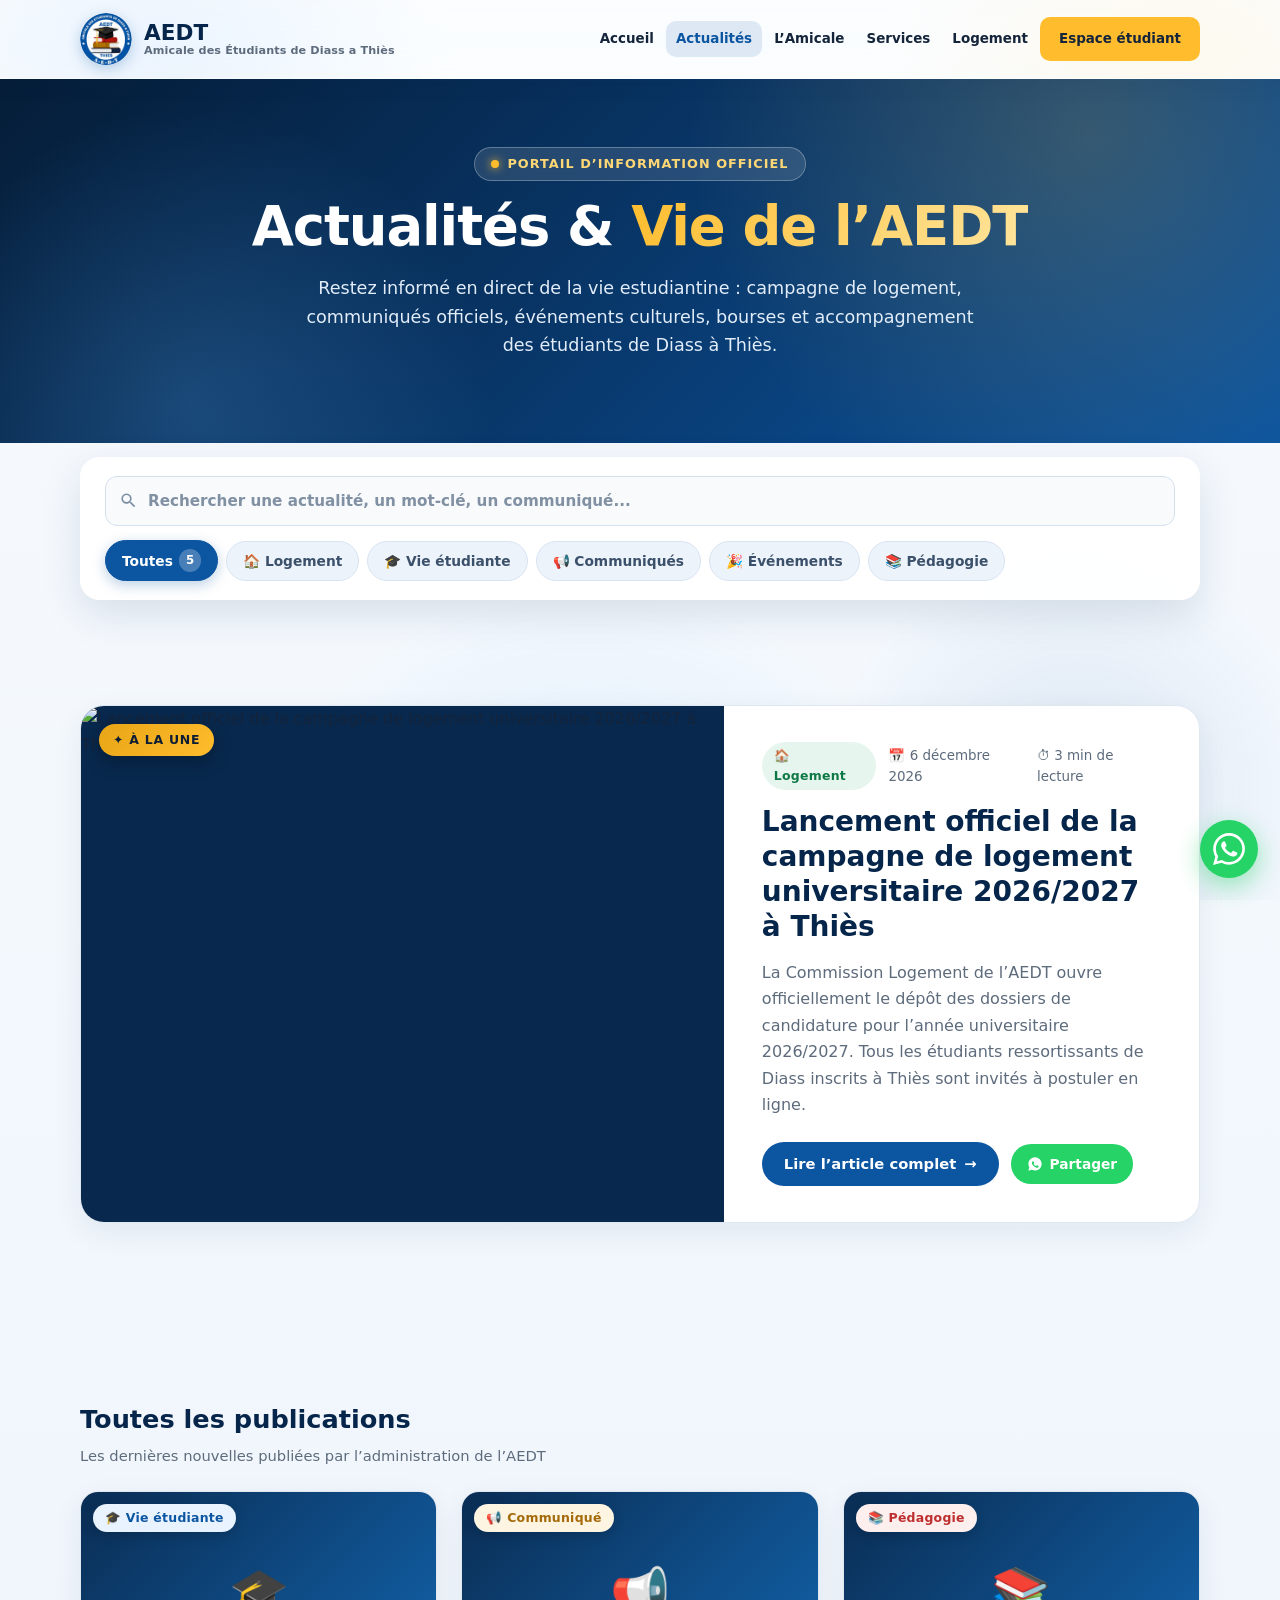
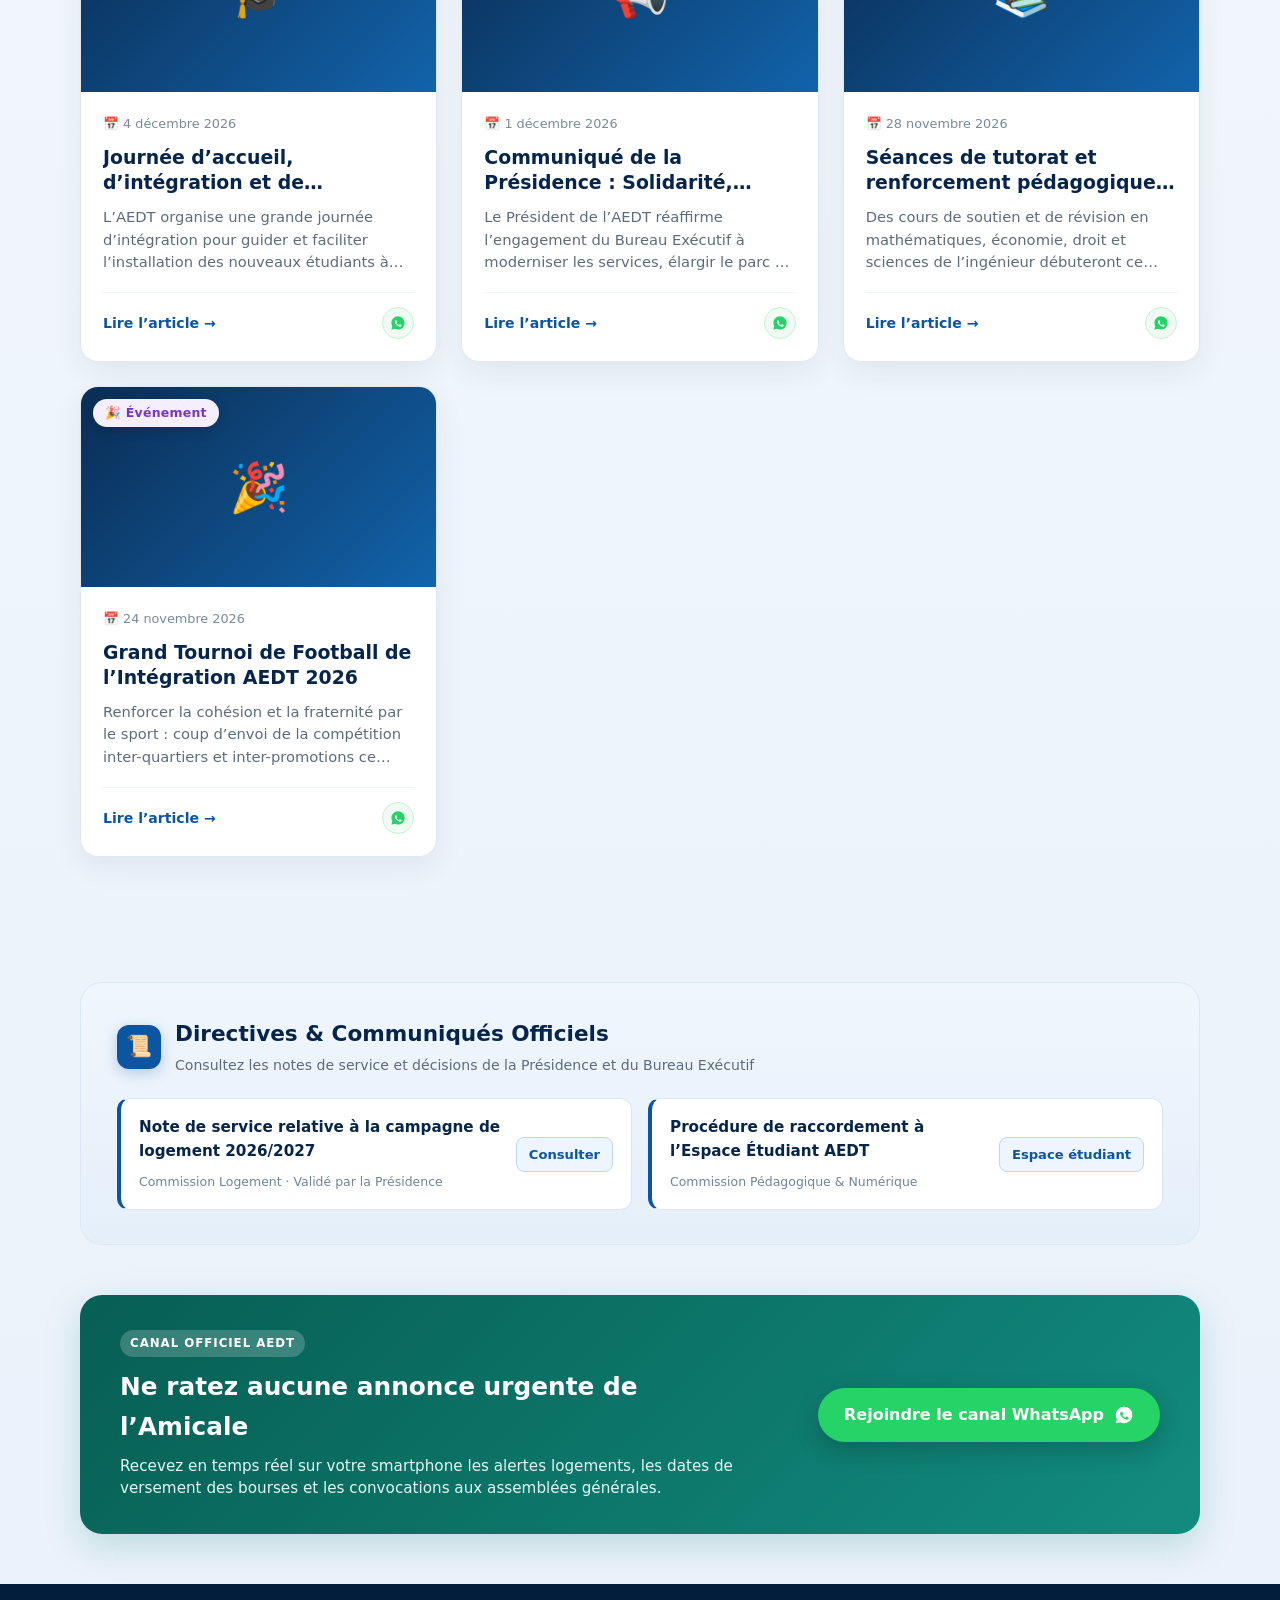
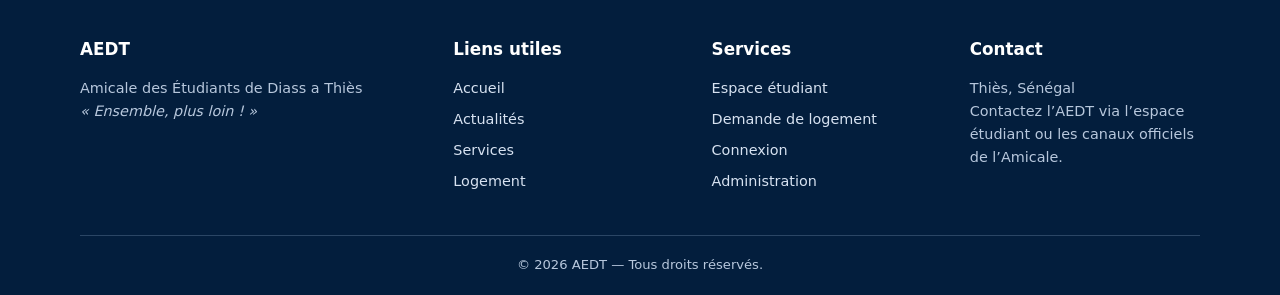
==== actualites.html @ 10c3fd62 "Creation de la page actualites pro : recherche dynamique, filtres categories, modale de lecture, par" ====
<!doctype html>
<html lang="fr">
<head>
<meta charset="utf-8">
<meta name="viewport" content="width=device-width,initial-scale=1">
<meta name="description" content="Actualités, communiqués officiels et vie associative de l'Amicale des Étudiants de Diass à Thiès (AEDT).">
<title>Actualités & Vie de l'Amicale — AEDT</title>
<link rel="stylesheet" href="styles.css">
<link rel="stylesheet" href="assets/home.css">
<link rel="stylesheet" href="assets/actualites.css">
<link rel="stylesheet" href="assets/whatsapp.css">
<script src="assets/site.js?v=2" defer></script>
<script src="https://cdn.jsdelivr.net/npm/@supabase/supabase-js@2"></script>
<script src="config.js"></script>
<script src="assets/whatsapp.js" defer></script>
</head>
<body>
<header class="site-header">
  <div class="wrap nav">
    <a class="brand" href="index.html">
      <img src="assets/logo-aedt.jpeg" alt="Logo AEDT" onerror="this.style.display='none'">
      <span>AEDT<small>Amicale des Étudiants de Diass a Thiès</small></span>
    </a>
    <nav class="nav-links" aria-label="Navigation principale">
      <a href="index.html">Accueil</a>
      <a href="actualites.html" aria-current="page">Actualités</a>
      <a href="index.html#amicale">L’Amicale</a>
      <a href="services.html">Services</a>
      <a href="logement.html">Logement</a>
      <a class="btn btn-gold" href="etudiant.html">Espace étudiant</a>
    </nav>
  </div>
</header>

<main>
  <!-- Hero Actualités -->
  <section class="news-hero">
    <div class="wrap">
      <div class="news-hero-inner">
        <div class="news-hero-pill">
          <span class="pulse-dot"></span>
          <span>Portail d’Information Officiel</span>
        </div>
        <h1>Actualités & <span>Vie de l’AEDT</span></h1>
        <p>Restez informé en direct de la vie estudiantine : campagne de logement, communiqués officiels, événements culturels, bourses et accompagnement des étudiants de Diass à Thiès.</p>
      </div>
    </div>
  </section>

  <!-- Contrôles : Recherche et filtres par catégorie -->
  <div class="wrap news-controls-wrap">
    <div class="news-controls-card">
      <div class="news-search-row">
        <div class="news-search-box">
          <svg viewBox="0 0 24 24"><path d="M15.5 14h-.79l-.28-.27A6.471 6.471 0 0 0 16 9.5 6.5 6.5 0 1 0 9.5 16c1.61 0 3.09-.59 4.23-1.57l.27.28v.79l5 4.99L20.49 19l-4.99-5zm-6 0C7.01 14 5 11.99 5 9.5S7.01 5 9.5 5 14 7.01 14 9.5 11.99 14 9.5 14z"/></svg>
          <input type="search" id="newsSearchInput" placeholder="Rechercher une actualité, un mot-clé, un communiqué..." aria-label="Rechercher une actualité">
        </div>
        <div class="news-filter-chips" id="categoryChips">
          <button type="button" class="filter-chip active" data-category="ALL">Toutes <span class="chip-count" id="countAll">0</span></button>
          <button type="button" class="filter-chip" data-category="Logement">🏠 Logement</button>
          <button type="button" class="filter-chip" data-category="Vie étudiante">🎓 Vie étudiante</button>
          <button type="button" class="filter-chip" data-category="Communiqué">📢 Communiqués</button>
          <button type="button" class="filter-chip" data-category="Événement">🎉 Événements</button>
          <button type="button" class="filter-chip" data-category="Pédagogie">📚 Pédagogie</button>
        </div>
      </div>
    </div>
  </div>

  <div class="wrap">
    <!-- Article À la Une (Featured) -->
    <section class="news-featured-section" id="featuredSection" style="display:none;">
      <!-- Rempli dynamiquement -->
    </section>

    <!-- Grille des articles -->
    <section class="news-grid-section">
      <div class="news-section-title-bar">
        <div>
          <h2 id="gridSectionTitle">Toutes les publications</h2>
          <p id="gridSectionSubtitle">Les dernières nouvelles publiées par l’administration de l’AEDT</p>
        </div>
      </div>

      <div class="news-articles-grid" id="newsGrid">
        <!-- Rempli dynamiquement -->
      </div>
    </section>

    <!-- Communiqués Officiels rapides -->
    <section class="news-official-releases">
      <div class="official-header">
        <div class="official-badge-icon">📜</div>
        <div>
          <h2>Directives & Communiqués Officiels</h2>
          <p>Consultez les notes de service et décisions de la Présidence et du Bureau Exécutif</p>
        </div>
      </div>
      <div class="official-list">
        <div class="official-item">
          <div class="official-item-info">
            <strong>Note de service relative à la campagne de logement 2026/2027</strong>
            <span>Commission Logement · Validé par la Présidence</span>
          </div>
          <a href="logement.html" class="btn-consult">Consulter</a>
        </div>
        <div class="official-item">
          <div class="official-item-info">
            <strong>Procédure de raccordement à l’Espace Étudiant AEDT</strong>
            <span>Commission Pédagogique & Numérique</span>
          </div>
          <a href="etudiant.html" class="btn-consult">Espace étudiant</a>
        </div>
      </div>
    </section>

    <!-- Bannière canal WhatsApp -->
    <section class="news-whatsapp-banner">
      <div class="wa-banner-content">
        <span class="wa-pill">Canal Officiel AEDT</span>
        <h2>Ne ratez aucune annonce urgente de l’Amicale</h2>
        <p>Recevez en temps réel sur votre smartphone les alertes logements, les dates de versement des bourses et les convocations aux assemblées générales.</p>
      </div>
      <a href="https://chat.whatsapp.com/" target="_blank" rel="noopener noreferrer" class="btn-wa-join">
        <span>Rejoindre le canal WhatsApp</span>
        <svg style="width:20px;height:20px;fill:currentColor" viewBox="0 0 24 24"><path d="M12.04 2C6.58 2 2.13 6.45 2.13 11.91c0 1.75.46 3.45 1.32 4.95L2.05 22l5.25-1.38c1.45.79 3.08 1.21 4.74 1.21 5.46 0 9.91-4.45 9.91-9.91 0-2.65-1.03-5.14-2.9-7.01A9.816 9.816 0 0 0 12.04 2zm5.79 14.18c-.24.68-1.39 1.3-1.92 1.38-.49.08-1.12.11-3.23-.76-2.53-1.05-4.15-3.63-4.28-3.8-.13-.17-1.02-1.36-1.02-2.59 0-1.23.65-1.83.88-2.08.23-.25.51-.31.68-.31.17 0 .34.01.49.02.16.01.37-.06.58.44.22.52.74 1.8.8 1.93.06.13.1.29.02.46-.08.17-.12.28-.24.42-.12.14-.26.31-.37.42-.12.12-.25.25-.11.49.14.24.62 1.02 1.33 1.65.91.81 1.68 1.06 1.92 1.18.24.12.38.1.52-.06.14-.16.6-.7.76-.94.16-.24.32-.2.54-.12.22.08 1.4.66 1.64.78.24.12.4.18.46.28.06.1.06.58-.18 1.26z"/></svg>
      </a>
    </section>
  </div>
</main>

<!-- Modale Lecteur d'Article -->
<div class="news-modal-overlay" id="articleModal" role="dialog" aria-modal="true" aria-hidden="true">
  <div class="news-modal-container">
    <div class="news-modal-top">
      <button type="button" class="news-modal-close" id="modalCloseBtn" aria-label="Fermer la modale">✕</button>
      <div class="news-modal-media" id="modalMedia"></div>
    </div>
    <div class="news-modal-scroll">
      <div class="modal-article-meta">
        <span class="category-pill" id="modalCategory">Actualité</span>
        <span style="font-size:0.84rem;color:#798a9c;" id="modalDate">16 Octobre 2026</span>
      </div>
      <h2 class="news-modal-title" id="modalTitle">Titre de l’actualité</h2>
      <div class="news-modal-excerpt" id="modalExcerpt" style="display:none;"></div>
      <div class="news-modal-content" id="modalContent"></div>
      <div id="modalVideoSection" style="display:none;"></div>
    </div>
    <div class="news-modal-footer">
      <div class="modal-author-tag">
        <div class="modal-author-avatar">AEDT</div>
        <div class="modal-author-text">
          <strong>Bureau Exécutif AEDT</strong>
          <span>Direction de la Communication & Presse</span>
        </div>
      </div>
      <div style="display:flex;gap:10px;align-items:center;">
        <button type="button" class="btn-share-wa" id="modalShareWa">
          <svg style="width:16px;height:16px;fill:currentColor" viewBox="0 0 24 24"><path d="M12.04 2C6.58 2 2.13 6.45 2.13 11.91c0 1.75.46 3.45 1.32 4.95L2.05 22l5.25-1.38c1.45.79 3.08 1.21 4.74 1.21 5.46 0 9.91-4.45 9.91-9.91 0-2.65-1.03-5.14-2.9-7.01A9.816 9.816 0 0 0 12.04 2zm5.79 14.18c-.24.68-1.39 1.3-1.92 1.38-.49.08-1.12.11-3.23-.76-2.53-1.05-4.15-3.63-4.28-3.8-.13-.17-1.02-1.36-1.02-2.59 0-1.23.65-1.83.88-2.08.23-.25.51-.31.68-.31.17 0 .34.01.49.02.16.01.37-.06.58.44.22.52.74 1.8.8 1.93.06.13.1.29.02.46-.08.17-.12.28-.24.42-.12.14-.26.31-.37.42-.12.12-.25.25-.11.49.14.24.62 1.02 1.33 1.65.91.81 1.68 1.06 1.92 1.18.24.12.38.1.52-.06.14-.16.6-.7.76-.94.16-.24.32-.2.54-.12.22.08 1.4.66 1.64.78.24.12.4.18.46.28.06.1.06.58-.18 1.26z"/></svg>
          Partager
        </button>
      </div>
    </div>
  </div>
</div>

<footer class="site-footer">
  <div class="wrap">
    <div class="footer-grid">
      <div>
        <h3>AEDT</h3>
        <p>Amicale des Étudiants de Diass a Thiès<br><em>« Ensemble, plus loin ! »</em></p>
      </div>
      <div>
        <h3>Liens utiles</h3>
        <a href="index.html">Accueil</a>
        <a href="actualites.html">Actualités</a>
        <a href="services.html">Services</a>
        <a href="logement.html">Logement</a>
      </div>
      <div>
        <h3>Services</h3>
        <a href="etudiant.html">Espace étudiant</a>
        <a href="logement.html">Demande de logement</a>
        <a href="connexion.html">Connexion</a>
        <a href="admin.html">Administration</a>
      </div>
      <div>
        <h3>Contact</h3>
        <p>Thiès, Sénégal<br>Contactez l’AEDT via l’espace étudiant ou les canaux officiels de l’Amicale.</p>
      </div>
    </div>
    <div class="footer-bottom">© <span id="year"></span> AEDT — Tous droits réservés.</div>
  </div>
</footer>

<script>
document.getElementById('year').textContent = new Date().getFullYear();

// Sécurisation XSS
const safeText = v => String(v ?? '').replace(/[&<>"']/g, m => ({ '&': '&amp;', '<': '&lt;', '>': '&gt;', '"': '&quot;', "'": '&#39;' }[m]));
const safeUrl = u => {
  const s = String(u ?? '').trim();
  return /^(https?:)?\/\//i.test(s) ? s.replace(/"/g, '&quot;').replace(/</g, '&lt;') : '';
};

// Données par défaut hautement qualitatives si Supabase vide ou hors-ligne
const FALLBACK_NEWS = [
  {
    id: 'f-1',
    title: 'Lancement officiel de la campagne de logement universitaire 2026/2027 à Thiès',
    category: 'Logement',
    excerpt: 'La Commission Logement de l’AEDT ouvre officiellement le dépôt des dossiers de candidature pour l’année universitaire 2026/2027. Tous les étudiants ressortissants de Diass inscrits à Thiès sont invités à postuler en ligne.',
    content: `La commission d'attribution des logements de l'Amicale des Étudiants de Diass à Thiès (AEDT) informe l'ensemble des étudiants de la commune de Diass poursuivant leurs études universitaires à Thiès de l'ouverture officielle de la campagne de logement 2026/2027.\n\nCritères de sélection :\n1. Être régulièrement inscrit dans un établissement d'enseignement supérieur à Thiès (UIDT, EPT, ISEP, etc.)\n2. Fournir une attestation d'inscription ou carte d'étudiant valide\n3. Compléter le formulaire officiel sur la plateforme numérique AEDT avec les pièces requises.\n\nLes dossiers seront examinés avec rigueur et équité par la commission paritaire. La date limite des dépôts est fixée au 15 novembre.`,
    image_url: 'assets/hero-building.jpg',
    video_url: null,
    published_at: new Date().toISOString(),
    is_featured: true
  },
  {
    id: 'f-2',
    title: 'Journée d’accueil, d’intégration et de parrainage des nouveaux bacheliers',
    category: 'Vie étudiante',
    excerpt: 'L’AEDT organise une grande journée d’intégration pour guider et faciliter l’installation des nouveaux étudiants à Thiès : orientation, démarches administratives et découverte du campus.',
    content: `Afin d'assurer une transition fluide aux nouveaux bacheliers originaires de Diass arrivant dans les différents instituts et facultés de Thiès, l'AEDT met en place son traditionnel programme de parrainage.\n\nChaque nouvel arrivant sera accompagné par un aîné pour ses formalités d'inscription, la recherche de commodités et l'organisation de son travail universitaire.\n\nUn atelier interactif sur la vie universitaire sera également animé par des diplômés et cadres ressortissants de notre commune.`,
    image_url: null,
    video_url: null,
    published_at: new Date(Date.now() - 86400000 * 2).toISOString(),
    is_featured: false
  },
  {
    id: 'f-3',
    title: 'Communiqué de la Présidence : Solidarité, excellence et renforcement des partenariats',
    category: 'Communiqué',
    excerpt: 'Le Président de l’AEDT réaffirme l’engagement du Bureau Exécutif à moderniser les services, élargir le parc de logements et soutenir chaque camarade étudiant dans son parcours de réussite.',
    content: `Chers camarades, chers frères et sœurs de Diass,\n\nEn ce début de nouveau cycle, notre priorité absolue reste votre bien-être et votre réussite académique. Grâce aux efforts collectifs et au soutien des partenaires locaux, notre plateforme numérique permet désormais un traitement transparent et rapide de toutes vos requêtes.\n\nRestons unis dans la discipline, l'entraide et l'amour de notre terroir. Ensemble, plus loin !`,
    image_url: null,
    video_url: null,
    published_at: new Date(Date.now() - 86400000 * 5).toISOString(),
    is_featured: false
  },
  {
    id: 'f-4',
    title: 'Séances de tutorat et renforcement pédagogique pour les étudiants en Licence',
    category: 'Pédagogie',
    excerpt: 'Des cours de soutien et de révision en mathématiques, économie, droit et sciences de l’ingénieur débuteront ce samedi dans les salles d’étude de l’Amicale.',
    content: `Pour optimiser les résultats aux examens semestriels, la commission pédagogique met à disposition des séances intensives de tutorat animées par les étudiants en Master et doctorat.\n\nInscription gratuite via l'espace étudiant ou directement auprès des délégués de filières.`,
    image_url: null,
    video_url: null,
    published_at: new Date(Date.now() - 86400000 * 8).toISOString(),
    is_featured: false
  },
  {
    id: 'f-5',
    title: 'Grand Tournoi de Football de l’Intégration AEDT 2026',
    category: 'Événement',
    excerpt: 'Renforcer la cohésion et la fraternité par le sport : coup d’envoi de la compétition inter-quartiers et inter-promotions ce week-end à Thiès.',
    content: `Le sport est un puissant vecteur de rassemblement. Le Bureau de l'AEDT invite tous les étudiants, sympathisants et partenaires à prendre part au Tournoi annuel de l'Intégration.\n\nDes animations, des remises de trophées et un grand moment de partage clôtureront la finale. Venez nombreux soutenir vos équipes !`,
    image_url: null,
    video_url: null,
    published_at: new Date(Date.now() - 86400000 * 12).toISOString(),
    is_featured: false
  }
];

let allNews = [];
let currentFilter = 'ALL';
let currentSearch = '';

// Helper date française
function formatDateFr(dateStr) {
  if (!dateStr) return 'Récemment';
  try {
    const d = new Date(dateStr);
    return d.toLocaleDateString('fr-FR', { day: 'numeric', month: 'long', year: 'numeric' });
  } catch(e) {
    return dateStr;
  }
}

// Classe CSS par catégorie
function getCategoryClass(cat) {
  const c = String(cat || '').toLowerCase().normalize("NFD").replace(/[\u0300-\u036f]/g, "");
  if (c.includes('logement')) return 'cat-logement';
  if (c.includes('evenement')) return 'cat-evenement';
  if (c.includes('communique')) return 'cat-communique';
  if (c.includes('pedagogie')) return 'cat-pedagogie';
  return 'cat-vie-etudiante';
}

// Emoji par catégorie
function getCategoryIcon(cat) {
  const c = String(cat || '').toLowerCase();
  if (c.includes('logement')) return '🏠';
  if (c.includes('evenement') || c.includes('événement')) return '🎉';
  if (c.includes('communique') || c.includes('communiqué')) return '📢';
  if (c.includes('pedagogie') || c.includes('pédagogie')) return '📚';
  return '🎓';
}

// Partage WhatsApp
function shareArticleOnWhatsApp(title, excerpt) {
  const text = `📰 *${title}*\n\n${excerpt || ''}\n\n👉 Retrouvez l’actualité complète sur le portail officiel de l'AEDT : ${window.location.href}`;
  const url = `https://api.whatsapp.com/send?text=${encodeURIComponent(text)}`;
  window.open(url, '_blank');
}

// Modale Lecteur
function openArticleModal(item) {
  const modal = document.getElementById('articleModal');
  const mediaContainer = document.getElementById('modalMedia');
  const catEl = document.getElementById('modalCategory');
  const dateEl = document.getElementById('modalDate');
  const titleEl = document.getElementById('modalTitle');
  const excerptEl = document.getElementById('modalExcerpt');
  const contentEl = document.getElementById('modalContent');
  const videoSec = document.getElementById('modalVideoSection');
  const shareBtn = document.getElementById('modalShareWa');

  catEl.textContent = `${getCategoryIcon(item.category)} ${item.category || 'Actualité'}`;
  catEl.className = `category-pill ${getCategoryClass(item.category)}`;
  dateEl.textContent = formatDateFr(item.published_at || item.created_at);
  titleEl.textContent = item.title;

  if (item.excerpt) {
    excerptEl.textContent = item.excerpt;
    excerptEl.style.display = 'block';
  } else {
    excerptEl.style.display = 'none';
  }

  contentEl.textContent = item.content || item.excerpt || 'Aucun détail supplémentaire renseigné.';

  // Image d'en-tête
  if (item.image_url) {
    mediaContainer.innerHTML = `<img src="${safeUrl(item.image_url)}" alt="${safeText(item.title)}">`;
    mediaContainer.style.display = 'block';
  } else {
    mediaContainer.innerHTML = `<div class="news-card-placeholder">${getCategoryIcon(item.category)}</div>`;
    mediaContainer.style.display = 'block';
  }

  // Vidéo si existante
  if (item.video_url) {
    videoSec.style.display = 'block';
    videoSec.innerHTML = `
      <div class="news-modal-video-box">
        <video src="${safeUrl(item.video_url)}" controls preload="metadata"></video>
        ${item.video_caption ? `<small class="news-modal-video-caption">🎥 ${safeText(item.video_caption)}</small>` : ''}
      </div>
    `;
  } else {
    videoSec.style.display = 'none';
    videoSec.innerHTML = '';
  }

  shareBtn.onclick = () => shareArticleOnWhatsApp(item.title, item.excerpt);

  modal.classList.add('open');
  modal.setAttribute('aria-hidden', 'false');
  document.body.style.overflow = 'hidden';
}

function closeArticleModal() {
  const modal = document.getElementById('articleModal');
  modal.classList.remove('open');
  modal.setAttribute('aria-hidden', 'true');
  document.body.style.overflow = '';
  // Mettre en pause la vidéo si elle jouait
  const vid = modal.querySelector('video');
  if (vid) vid.pause();
}

document.getElementById('modalCloseBtn').addEventListener('click', closeArticleModal);
document.getElementById('articleModal').addEventListener('click', (e) => {
  if (e.target.id === 'articleModal') closeArticleModal();
});
document.addEventListener('keydown', (e) => {
  if (e.key === 'Escape') closeArticleModal();
});

// Rendu des actualités
function renderNews() {
  const featuredContainer = document.getElementById('featuredSection');
  const gridContainer = document.getElementById('newsGrid');
  const countAll = document.getElementById('countAll');

  // Filtrage
  let filtered = allNews.filter(n => {
    // Filtre catégorie
    if (currentFilter !== 'ALL') {
      const matchCat = (n.category || '').toLowerCase().includes(currentFilter.toLowerCase());
      if (!matchCat) return false;
    }
    // Filtre recherche
    if (currentSearch.trim()) {
      const q = currentSearch.toLowerCase().trim();
      const matchTitle = (n.title || '').toLowerCase().includes(q);
      const matchExcerpt = (n.excerpt || '').toLowerCase().includes(q);
      const matchContent = (n.content || '').toLowerCase().includes(q);
      const matchCat = (n.category || '').toLowerCase().includes(q);
      if (!matchTitle && !matchExcerpt && !matchContent && !matchCat) return false;
    }
    return true;
  });

  countAll.textContent = allNews.length;

  if (filtered.length === 0) {
    featuredContainer.style.display = 'none';
    gridContainer.innerHTML = `
      <div class="news-empty-state">
        <div class="icon">🔍</div>
        <h3>Aucun article trouvé</h3>
        <p>Essayez avec d’autres mots-clés ou réinitialisez le filtre de catégorie.</p>
      </div>
    `;
    return;
  }

  // Article À la Une : prend le premier avec image ou le plus récent si aucun filtre actif
  let featured = null;
  let gridList = [...filtered];

  if (!currentSearch && currentFilter === 'ALL') {
    featured = gridList.shift();
  }

  // Rendu À la Une
  if (featured) {
    featuredContainer.style.display = 'block';
    const catClass = getCategoryClass(featured.category);
    const catIcon = getCategoryIcon(featured.category);
    featuredContainer.innerHTML = `
      <article class="news-featured-card">
        <div class="news-featured-media">
          <span class="featured-badge">✦ À la Une</span>
          ${featured.video_url ? '<span class="has-video-badge">▶ Vidéo incluse</span>' : ''}
          ${featured.image_url 
            ? `<img src="${safeUrl(featured.image_url)}" alt="${safeText(featured.title)}">` 
            : `<div class="news-card-placeholder">${catIcon}</div>`}
        </div>
        <div class="news-featured-content">
          <div class="news-meta-row">
            <span class="category-pill ${catClass}">${catIcon} ${safeText(featured.category || 'Actualité')}</span>
            <span>📅 ${formatDateFr(featured.published_at || featured.created_at)}</span>
            <span>⏱ 3 min de lecture</span>
          </div>
          <h2>${safeText(featured.title)}</h2>
          <p>${safeText(featured.excerpt || (featured.content ? featured.content.substring(0, 180) + '...' : ''))}</p>
          <div class="news-card-actions">
            <button type="button" class="btn-read-more" data-article-id="${featured.id}">
              <span>Lire l’article complet</span> →
            </button>
            <button type="button" class="btn-share-wa" data-share-id="${featured.id}">
              <svg style="width:16px;height:16px;fill:currentColor" viewBox="0 0 24 24"><path d="M12.04 2C6.58 2 2.13 6.45 2.13 11.91c0 1.75.46 3.45 1.32 4.95L2.05 22l5.25-1.38c1.45.79 3.08 1.21 4.74 1.21 5.46 0 9.91-4.45 9.91-9.91 0-2.65-1.03-5.14-2.9-7.01A9.816 9.816 0 0 0 12.04 2zm5.79 14.18c-.24.68-1.39 1.3-1.92 1.38-.49.08-1.12.11-3.23-.76-2.53-1.05-4.15-3.63-4.28-3.8-.13-.17-1.02-1.36-1.02-2.59 0-1.23.65-1.83.88-2.08.23-.25.51-.31.68-.31.17 0 .34.01.49.02.16.01.37-.06.58.44.22.52.74 1.8.8 1.93.06.13.1.29.02.46-.08.17-.12.28-.24.42-.12.14-.26.31-.37.42-.12.14-.25.25-.11.49.14.24.62 1.02 1.33 1.65.91.81 1.68 1.06 1.92 1.18.24.12.38.1.52-.06.14-.16.6-.7.76-.94.16-.24.32-.2.54-.12.22.08 1.4.66 1.64.78.24.12.4.18.46.28.06.1.06.58-.18 1.26z"/></svg>
              Partager
            </button>
          </div>
        </div>
      </article>
    `;
  } else {
    featuredContainer.style.display = 'none';
  }

  // Rendu de la grille
  gridContainer.innerHTML = gridList.map(item => {
    const catClass = getCategoryClass(item.category);
    const catIcon = getCategoryIcon(item.category);
    return `
      <article class="news-card-pro">
        <div class="news-card-media">
          <div class="card-media-tags">
            <span class="category-pill ${catClass}">${catIcon} ${safeText(item.category || 'Actualité')}</span>
            ${item.video_url ? '<span class="media-type-badge">▶ Vidéo</span>' : ''}
          </div>
          ${item.image_url 
            ? `<img src="${safeUrl(item.image_url)}" alt="${safeText(item.title)}" loading="lazy">` 
            : `<div class="news-card-placeholder">${catIcon}</div>`}
        </div>
        <div class="news-card-body">
          <div class="news-card-date">
            <span>📅 ${formatDateFr(item.published_at || item.created_at)}</span>
          </div>
          <h3>${safeText(item.title)}</h3>
          <p>${safeText(item.excerpt || (item.content ? item.content.substring(0, 140) + '...' : ''))}</p>
          <div class="news-card-footer">
            <button type="button" class="news-read-link" data-article-id="${item.id}">
              Lire l’article →
            </button>
            <button type="button" class="news-share-mini" data-share-id="${item.id}" title="Partager sur WhatsApp">
              <svg viewBox="0 0 24 24"><path d="M12.04 2C6.58 2 2.13 6.45 2.13 11.91c0 1.75.46 3.45 1.32 4.95L2.05 22l5.25-1.38c1.45.79 3.08 1.21 4.74 1.21 5.46 0 9.91-4.45 9.91-9.91 0-2.65-1.03-5.14-2.9-7.01A9.816 9.816 0 0 0 12.04 2zm5.79 14.18c-.24.68-1.39 1.3-1.92 1.38-.49.08-1.12.11-3.23-.76-2.53-1.05-4.15-3.63-4.28-3.8-.13-.17-1.02-1.36-1.02-2.59 0-1.23.65-1.83.88-2.08.23-.25.51-.31.68-.31.17 0 .34.01.49.02.16.01.37-.06.58.44.22.52.74 1.8.8 1.93.06.13.1.29.02.46-.08.17-.12.28-.24.42-.12.14-.26.31-.37.42-.12.14-.25.25-.11.49.14.24.62 1.02 1.33 1.65.91.81 1.68 1.06 1.92 1.18.24.12.38.1.52-.06.14-.16.6-.7.76-.94.16-.24.32-.2.54-.12.22.08 1.4.66 1.64.78.24.12.4.18.46.28.06.1.06.58-.18 1.26z"/></svg>
            </button>
          </div>
        </div>
      </article>
    `;
  }).join('');

  // Gestion des clics "Lire" et "Partager"
  document.querySelectorAll('[data-article-id]').forEach(btn => {
    btn.addEventListener('click', () => {
      const id = btn.getAttribute('data-article-id');
      const item = allNews.find(n => String(n.id) === String(id));
      if (item) openArticleModal(item);
    });
  });

  document.querySelectorAll('[data-share-id]').forEach(btn => {
    btn.addEventListener('click', (e) => {
      e.stopPropagation();
      const id = btn.getAttribute('data-share-id');
      const item = allNews.find(n => String(n.id) === String(id));
      if (item) shareArticleOnWhatsApp(item.title, item.excerpt);
    });
  });
}

// Chargement initial depuis Supabase avec fallback
async function loadNewsData() {
  try {
    const sb = window.AEDT?.getSupabaseClient?.();
    if (sb) {
      const { data, error } = await sb
        .from('news')
        .select('*')
        .eq('published', true)
        .order('published_at', { ascending: false });

      if (!error && data && data.length > 0) {
        allNews = data;
        renderNews();
        return;
      }
    }
  } catch(e) {
    console.warn('Supabase news indisponible, affichage des actualités initiales', e);
  }

  // Si la table est encore vide ou déconnectée, on présente la sélection officielle
  allNews = FALLBACK_NEWS;
  renderNews();
}

// Écouteurs de recherche
document.getElementById('newsSearchInput').addEventListener('input', (e) => {
  currentSearch = e.target.value;
  renderNews();
});

// Écouteurs de filtres
document.querySelectorAll('#categoryChips .filter-chip').forEach(chip => {
  chip.addEventListener('click', () => {
    document.querySelectorAll('#categoryChips .filter-chip').forEach(c => c.classList.remove('active'));
    chip.classList.add('active');
    currentFilter = chip.getAttribute('data-category');
    renderNews();
  });
});

// Lancement au chargement
document.addEventListener('DOMContentLoaded', loadNewsData);
</script>
</body>
</html>
---- styles.css ----
*{box-sizing:border-box}body{margin:0;font-family:Inter,system-ui,-apple-system,Segoe UI,sans-serif;background:#f5f8fc;color:#132238}a{text-decoration:none;color:inherit}.container{width:min(1160px,92%);margin:auto}header{background:#fff;border-bottom:1px solid #dfe7f0;position:sticky;top:0;z-index:20}.nav{min-height:74px;display:flex;align-items:center;justify-content:space-between;gap:18px}.brand{display:flex;align-items:center;gap:10px;color:#092d57}.brand img{width:48px;height:48px;object-fit:cover;border-radius:50%}.brand small{display:block;font-size:11px;color:#65758b;font-weight:500}nav{display:flex;gap:3px;flex-wrap:wrap}nav a{padding:9px 10px;border-radius:9px;font-size:13px;font-weight:750}nav a:hover{background:#edf5ff;color:#0757a8}.hero{background:linear-gradient(135deg,#063e7d,#0872d8);color:#fff;padding:74px 0}.hero-grid{display:grid;grid-template-columns:1.15fr .85fr;gap:50px;align-items:center}.eyebrow{display:inline-block;background:#ffffff1c;padding:8px 12px;border-radius:999px;font-size:12px;font-weight:800}.hero h1{font-size:clamp(38px,5vw,62px);line-height:1.02;margin:18px 0}.hero p{font-size:18px;line-height:1.7;color:#e6f1ff}.hero-logo{background:#ffffff18;border:1px solid #ffffff35;border-radius:24px;padding:24px;text-align:center}.hero-logo img{width:min(300px,100%);border-radius:20px}.actions{display:flex;gap:10px;flex-wrap:wrap;margin-top:25px}.btn{border:0;border-radius:11px;padding:12px 16px;font-weight:800;cursor:pointer;display:inline-flex;align-items:center;justify-content:center}.blue{background:#0757a8;color:#fff}.white{background:#fff;color:#0757a8}.outline{border:1px solid #ffffff88;background:transparent;color:#fff}.light{background:#edf5ff;color:#0757a8}section{padding:65px 0}.head{text-align:center;margin-bottom:30px}.head.left{text-align:left}.head h1,.head h2{margin:0 0 9px}.head p{color:#65758b;line-height:1.6}.cards{display:grid;grid-template-columns:repeat(3,1fr);gap:18px}.card,.panel{background:#fff;border:1px solid #dfe7f0;border-radius:18px;padding:23px;box-shadow:0 10px 30px #1430500b}.card .icon{font-size:26px}.card h3{margin-bottom:7px}.card p{color:#65758b;line-height:1.6}.news-grid{display:grid;grid-template-columns:repeat(3,1fr);gap:18px}.news-card{background:#fff;border:1px solid #dfe7f0;border-radius:17px;overflow:hidden}.news-card img{width:100%;height:180px;object-fit:cover;background:#eaf2fa}.news-card .body{padding:18px}.tag{display:inline-block;background:#edf5ff;color:#0757a8;border-radius:999px;padding:5px 9px;font-size:11px;font-weight:800}.news-card h3{margin:10px 0 7px}.news-card p{color:#65758b;line-height:1.55;font-size:14px}.date{font-size:12px;color:#8a98a9}.grid{display:grid;grid-template-columns:1fr 1fr;gap:16px}label{font-size:13px;font-weight:750}input,select,textarea{display:block;width:100%;margin-top:7px;border:1px solid #ccd7e4;border-radius:10px;padding:12px;font:inherit;background:#fff}textarea{min-height:110px;resize:vertical}.full{grid-column:1/-1}.check{display:flex;align-items:center;gap:8px}.check input{width:auto;margin:0}.success,.error{padding:15px;border-radius:12px;margin-top:16px}.success{background:#effaf2;border:1px solid #b9e3c3}.error{background:#fff1f2;border:1px solid #fecdd3;color:#9f1239}.search{display:grid;grid-template-columns:1fr auto;gap:10px}.profile{display:grid;grid-template-columns:300px 1fr;gap:35px;align-items:start}.profile img{width:100%;border-radius:20px;background:#eaf2fa}.quote{background:#edf5ff;border-left:5px solid #0757a8;padding:25px;border-radius:0 15px 15px 0;font-size:18px;line-height:1.7}.timeline{display:grid;gap:14px}.timeline article{background:#fff;border:1px solid #dfe7f0;border-radius:15px;padding:18px}.timeline b{color:#0757a8}footer{background:#071e3a;color:#d9e6f6;padding:40px 0}.footer-grid{display:grid;grid-template-columns:1.4fr 1fr 1fr;gap:30px}.muted{color:#9fb2c9;line-height:1.6}.admin{padding:40px 0}.stats{display:grid;grid-template-columns:repeat(5,1fr);gap:13px}.stat{background:#fff;border:1px solid #dfe7f0;border-radius:15px;padding:17px}.stat b{display:block;font-size:28px;margin-top:5px}.stat small{color:#65758b}.toolbar{display:flex;gap:10px;margin-bottom:14px}.toolbar input{margin:0}.tablewrap{overflow:auto}table{width:100%;border-collapse:collapse;min-width:1050px}th,td{padding:10px;border-bottom:1px solid #e5ebf2;text-align:left;font-size:13px}th{background:#f7f9fc}td select{display:inline-block;width:auto;margin:0;padding:7px}.narrow{max-width:520px;margin:60px auto}.gallery{display:grid;grid-template-columns:repeat(4,1fr);gap:14px}.gallery img{width:100%;height:200px;object-fit:cover;border-radius:14px;background:#eaf2fa}@media(max-width:850px){nav{display:none}.hero-grid,.profile,.grid{grid-template-columns:1fr}.cards,.news-grid,.stats{grid-template-columns:1fr 1fr}.gallery{grid-template-columns:1fr 1fr}.footer-grid{grid-template-columns:1fr}.search{grid-template-columns:1fr}}@media(max-width:520px){.cards,.news-grid,.stats,.gallery{grid-template-columns:1fr}.hero{padding:50px 0}}

/* V4 — espace étudiant */
.tabs{display:flex;gap:10px;margin-bottom:18px}.tabs .btn{border:0;cursor:pointer}
/* Statistiques de l'espace etudiant : scope par #stats pour ne pas alterer l'accueil ni l'administration */
#stats{display:grid;grid-template-columns:repeat(3,1fr);gap:16px;margin:0 0 26px}
#stats .stat{min-height:92px;background:#fff;border:1px solid var(--line,#dce6f0);border-radius:var(--radius,16px);box-shadow:var(--shadow,0 12px 32px rgba(12,42,75,.08));padding:18px;text-align:center;display:flex;flex-direction:column;align-items:center;justify-content:center;gap:4px}
#stats .stat strong{display:block;font-size:26px;line-height:1.1;color:var(--blue,#1262a8)}
#stats .stat span{color:var(--muted,#61748a);font-size:.85rem}
.badge{display:inline-block;padding:4px 11px;border-radius:999px;font-size:.76rem;font-weight:800;letter-spacing:.01em;background:#edf4fc;color:#0b55a1;border:1px solid #cfe1f6}
/* Reponse de l'AEDT dans la messagerie etudiante */
.quote{margin-top:12px;padding:14px 16px;background:#f0f7ff;border-left:4px solid var(--blue,#1262a8);border-radius:0 12px 12px 0;line-height:1.6}
.quote small{display:block;margin-top:8px;color:var(--muted,#61748a)}
@media(max-width:850px){#stats{grid-template-columns:1fr 1fr}}
@media(max-width:520px){#stats{grid-template-columns:1fr}}

:root{color-scheme:light;--navy:#082c52;--blue:#1262a8;--blue-dark:#0b477f;--gold:#f2b632;--ink:#172b42;--muted:#61748a;--line:#dce6f0;--surface:#fff;--page:#f4f7fb;--success:#166534;--success-bg:#effaf2;--error:#9f1239;--error-bg:#fff1f2;--warning:#76520b;--warning-bg:#fff8e5;--radius:16px;--shadow:0 12px 32px rgba(12,42,75,.08)}
html{scroll-behavior:smooth;scroll-padding-top:88px}
body{background:var(--page);color:var(--ink);line-height:1.55;-webkit-font-smoothing:antialiased}
button,input,select,textarea{font:inherit}
button,a,input,select,textarea{outline-offset:3px}
a:focus-visible,button:focus-visible,input:focus-visible,select:focus-visible,textarea:focus-visible{outline:3px solid #72b7f3}
header{box-shadow:0 4px 18px rgba(12,42,75,.04)}
.brand{font-size:1rem}
.brand small{letter-spacing:.01em}
.nav-toggle{display:none;align-items:center;justify-content:center;gap:7px;min-height:38px;height:38px;padding:0 13px;border:1.5px solid #d0deee;border-radius:10px;background:#fff;color:var(--navy);font-size:.84rem;font-weight:800;cursor:pointer;box-shadow:0 2px 8px rgba(9,45,87,.08);transition:all .18s ease}
.nav-toggle:hover,.nav-toggle.is-active{background:#edf5ff;color:var(--blue);border-color:#b9d5f5}
.nav-toggle-icon{font-size:1.15rem;line-height:1}
header nav a[aria-current="page"]{background:#edf5ff;color:var(--blue)}
header nav a.btn[aria-current="page"]{background:var(--blue);color:#fff}
header .brand img{flex:0 0 auto}
header nav{align-items:center}
header nav button{font:inherit}
.btn{min-height:44px;transition:transform .16s ease,background-color .16s ease,box-shadow .16s ease}
.btn:hover:not(:disabled){transform:translateY(-1px);box-shadow:0 7px 18px rgba(9,45,87,.13)}
.btn:disabled{opacity:.6;cursor:wait;transform:none;box-shadow:none}
.blue{background:var(--blue)}
.blue:hover:not(:disabled){background:var(--blue-dark)}
.light{background:#eaf3fc}
.card,.panel{box-shadow:var(--shadow)}
.card,.news-card,.panel,.timeline article{transition:box-shadow .18s ease,border-color .18s ease,transform .18s ease}
.cards .card:hover,.news-card:hover{transform:translateY(-2px);box-shadow:0 16px 36px rgba(12,42,75,.12);border-color:#c6d8e9}
input,select,textarea{min-height:44px;border-color:#c9d6e4;color:var(--ink)}
input::placeholder,textarea::placeholder{color:#8191a3}
label{line-height:1.45}
.success{background:var(--success-bg);border-color:#b9e3c3;color:var(--success)}
.error{background:var(--error-bg);border-color:#fecdd3;color:var(--error)}
table{border-collapse:separate;border-spacing:0}
th{position:sticky;top:0;z-index:1}
td,th{padding:13px 12px}
.tablewrap{border:1px solid var(--line);border-radius:12px;background:#fff}
.tablewrap table{border:0}
.gallery img,.news-card img{display:block}
footer a{color:#e6eef8}
footer a:hover{color:#fff;text-decoration:underline}
@media(max-width:850px){
  header .nav{
    flex-direction:row;
    flex-wrap:wrap;
    align-items:center;
    justify-content:space-between;
    gap:10px;
    min-height:64px;
    padding:8px 0;
  }
  header .brand{
    flex:1 1 auto;
    min-width:0;
    display:flex;
    align-items:center;
    gap:10px;
  }
  header .brand span{
    min-width:0;
    overflow:hidden;
  }
  header .brand small{
    overflow:hidden;
    text-overflow:ellipsis;
    white-space:nowrap;
    max-width:240px;
  }
  header .nav-toggle{
    display:inline-flex;
    align-items:center;
    justify-content:center;
    flex:0 0 auto;
    margin-left:auto;
    min-height:38px;
    height:38px;
    padding:0 13px;
    font-size:.84rem;
    border-radius:10px;
    box-shadow:0 2px 8px rgba(9,45,87,.08);
  }
  header nav,header nav.links,header nav.nav-links{
    display:none;
    flex-basis:100%;
    width:100%;
    order:3;
    flex-direction:column;
    align-items:stretch;
    gap:4px;
    padding:12px 0 16px;
    border-top:1px solid var(--line);
    margin-top:6px;
  }
  header.nav-open nav,header.nav-open nav.links,header.nav-open nav.nav-links{
    display:flex;
  }
  header nav a,header nav button{
    width:100%;
    text-align:left;
    justify-content:flex-start;
  }
}
@media(max-width:560px){
  header .nav{min-height:58px}
  header .brand img{width:42px;height:42px}
  header .brand{font-size:.95rem;gap:9px}
  header .brand small{font-size:10px;max-width:160px}
  header .nav-toggle{min-height:36px;height:36px;padding:0 11px;font-size:.8rem;border-radius:8px}
}
@media(max-width:400px){
  header .brand small{display:none}
}
@media(max-width:520px){
  section{padding:46px 0}
  .panel,.card{padding:18px}
  .btn{width:100%}
  .toolbar{flex-direction:column}
  .toolbar .btn{width:100%}
  .tablewrap{margin-inline:-6px}
  .hero h1{font-size:clamp(34px,11vw,48px)}
}
@media(prefers-reduced-motion:reduce){
  *,*::before,*::after{scroll-behavior:auto!important;transition:none!important;animation:none!important}
}

.head .brand{display:flex;align-items:center;gap:10px}
.head .brand img{width:46px;height:46px;object-fit:contain;border-radius:50%}
.head .brand small{display:block;color:var(--muted);font-size:.7rem;font-weight:600}
.head nav.links a[aria-current="page"]{color:var(--blue);background:#edf5ff;border-radius:9px;padding:9px 10px}
---- assets/home.css ----
/* ============================================================
   AEDT - Page d accueil (home.css)
   Styles specifiques a index.html, charges apres styles.css
   ============================================================ */

/* --- Variables & bases --- */
:root{
  --navy:#06254a;--blue:#0b55a1;--blue-dark:#084a86;--gold:#ffbd2e;--gold-dark:#e8a617;
  --ink:#14243b;--muted:#5d6b7c;--line:#e5ebf2;--soft:#f4f7fb;
  --radius:16px;--radius-lg:22px;--shadow:0 10px 30px rgba(10,39,76,.06);--shadow-lg:0 20px 45px rgba(10,39,76,.12);
  --container:1120px;
  /* Glassmorphism */
  --glass-bg:rgba(255,255,255,.55);
  --glass-bg-strong:rgba(255,255,255,.72);
  --glass-border:rgba(255,255,255,.65);
  --glass-blur:blur(16px) saturate(160%);
  --glass-shadow:0 8px 32px rgba(10,39,76,.10);
  --glass-shadow-lg:0 18px 48px rgba(10,39,76,.16);
}
*{box-sizing:border-box}
body{margin:0;color:var(--ink);font-family:Inter,system-ui,-apple-system,"Segoe UI",sans-serif;background:linear-gradient(180deg,#f6fafe,#eaf1fa);line-height:1.6;-webkit-font-smoothing:antialiased}
/* Fond décoratif : taches de couleur floues (blobs) */
body::before{content:"";position:fixed;inset:0;z-index:-1;pointer-events:none;
  background:
    radial-gradient(620px circle at 12% 8%,rgba(11,85,161,.14),transparent 46%),
    radial-gradient(700px circle at 92% 14%,rgba(255,189,46,.16),transparent 46%),
    radial-gradient(680px circle at 46% 104%,rgba(93,174,244,.16),transparent 52%),
    radial-gradient(520px circle at 84% 88%,rgba(11,85,161,.10),transparent 48%);
}
img{max-width:100%;display:block}
a{color:inherit}
.wrap{width:min(var(--container),92%);margin:auto}
section{scroll-margin-top:88px}
.hero,.stats{padding:0}

/* --- Boutons --- */
.btn{display:inline-flex;align-items:center;justify-content:center;gap:8px;border-radius:999px;padding:13px 22px;font-weight:800;font-size:.95rem;text-decoration:none;border:1px solid transparent;cursor:pointer;transition:transform .16s ease,background-color .16s ease,box-shadow .16s ease}
.btn:hover{transform:translateY(-2px)}
.btn-gold{background:var(--gold);color:#17243a}
.btn-gold:hover{background:var(--gold-dark);box-shadow:0 10px 22px rgba(255,189,46,.35)}
.btn-blue{background:var(--blue);color:#fff}
.btn-blue:hover{background:var(--blue-dark);box-shadow:0 10px 22px rgba(11,85,161,.3)}
.btn-outline{border-color:rgba(255,255,255,.5);color:#fff;background:rgba(255,255,255,.08);backdrop-filter:blur(8px);-webkit-backdrop-filter:blur(8px)}
.btn-outline:hover{background:rgba(255,255,255,.2);border-color:rgba(255,255,255,.7)}

/* --- En-tete & navigation --- */
.site-header{position:sticky;top:0;z-index:20;background:rgba(255,255,255,.6);backdrop-filter:blur(18px) saturate(180%);-webkit-backdrop-filter:blur(18px) saturate(180%);border-bottom:1px solid rgba(255,255,255,.5);box-shadow:0 4px 24px rgba(10,39,76,.06)}
.nav{min-height:78px;display:flex;align-items:center;justify-content:space-between;gap:24px}
.brand{display:flex;align-items:center;gap:12px;text-decoration:none;color:var(--navy);font-weight:850;font-size:1.35rem;line-height:1.1}
.brand img{width:52px;height:52px;object-fit:contain;border-radius:50%;box-shadow:0 4px 14px rgba(11,85,161,.25)}
.brand small{display:block;font-size:.7rem;font-weight:600;color:var(--muted)}
.nav-links{display:flex;align-items:center;gap:2px;flex-wrap:nowrap}
.nav-links a{padding:7px 10px;border-radius:10px;color:var(--ink);font-size:.84rem;font-weight:650;text-decoration:none;white-space:nowrap;transition:background-color .16s ease,color .16s ease}
.nav-links a:hover{color:var(--blue);background:rgba(11,85,161,.10)}
.nav-links a[aria-current="page"]{color:var(--blue);background:rgba(11,85,161,.12);font-weight:750}
.nav-links .btn{padding:10px 18px}
.nav-links .btn:hover{color:#17243a;background:var(--gold-dark)}

/* --- Banniere (hero) avec photo de batiment --- */
.hero{position:relative;overflow:hidden;color:#fff;background:#031830}
.hero-bg-image{position:absolute;inset:0;width:100%;height:100%;background-size:cover;background-position:center 32%;z-index:0;transform:scale(1.02);animation:heroBuildingZoom 28s ease-in-out infinite alternate}
@keyframes heroBuildingZoom{0%{transform:scale(1.02)}100%{transform:scale(1.08)}}
.hero-overlay{position:absolute;inset:0;z-index:1;background:linear-gradient(125deg,rgba(3,18,38,.90) 0%,rgba(6,38,78,.82) 48%,rgba(11,85,161,.64) 100%);backdrop-filter:blur(1.5px);-webkit-backdrop-filter:blur(1.5px)}
/* Halos de lumière décoratifs */
.hero::before{content:"";position:absolute;z-index:2;width:560px;height:560px;border-radius:50%;top:-180px;right:-120px;background:radial-gradient(circle,rgba(255,189,46,.22),transparent 68%);filter:blur(40px);animation:float 14s ease-in-out infinite;pointer-events:none}
.hero::after{content:"";position:absolute;inset:0;z-index:3;background-image:radial-gradient(rgba(255,255,255,.05) 1px,transparent 1px);background-size:24px 24px;pointer-events:none}
@keyframes float{0%,100%{transform:translateY(0)}50%{transform:translateY(24px)}}
.hero .wrap{position:relative;z-index:4}
.hero-inner{position:relative;padding:92px 0 96px;max-width:760px}

/* Ticker Pill & Mots rotatifs animés */
.hero-ticker-pill{display:inline-flex;align-items:center;gap:10px;padding:6px 14px;border-radius:999px;background:rgba(255,255,255,.12);border:1px solid rgba(255,255,255,.24);backdrop-filter:blur(12px);-webkit-backdrop-filter:blur(12px);box-shadow:0 4px 18px rgba(0,0,0,.15);margin-bottom:18px;max-width:100%}
.ticker-pulse{width:9px;height:9px;border-radius:50%;background:#34d399;box-shadow:0 0 0 3px rgba(52,211,153,.35);animation:pulseGreen 2s ease-in-out infinite;flex-shrink:0}
@keyframes pulseGreen{0%,100%{box-shadow:0 0 0 3px rgba(52,211,153,.35)}50%{box-shadow:0 0 0 7px rgba(52,211,153,0)}}
.ticker-tag{background:var(--gold);color:#051a34;font-size:.68rem;font-weight:850;letter-spacing:.08em;padding:3px 8px;border-radius:999px;white-space:nowrap;flex-shrink:0}
.ticker-text{font-size:.82rem;color:#f0f7ff;font-weight:600;white-space:nowrap;overflow:hidden;text-overflow:ellipsis}

.hero h1{font-size:clamp(2.3rem,5vw,3.9rem);line-height:1.08;margin:14px 0 16px;font-weight:850;text-shadow:0 4px 30px rgba(0,0,0,.35)}
.hero h1 span{color:var(--gold)}
.hero p{font-size:1.15rem;max-width:620px;color:#e8f2fc;line-height:1.6}
.rotating-word-container{display:inline-block;vertical-align:baseline;position:relative}
.rotating-keyword{display:inline-block;color:var(--gold);font-weight:850;text-decoration:underline;text-decoration-color:rgba(255,189,46,.55);text-underline-offset:4px;transition:opacity .32s ease,transform .32s ease;transform:translateY(0);opacity:1}
.rotating-keyword.is-changing{opacity:0;transform:translateY(-8px)}

.hero .actions{display:flex;gap:12px;flex-wrap:wrap;margin-top:28px}
.hero-badges{display:flex;gap:14px;flex-wrap:wrap;margin-top:38px;padding:18px;border-radius:18px;background:rgba(255,255,255,.10);border:1px solid rgba(255,255,255,.22);backdrop-filter:blur(10px);-webkit-backdrop-filter:blur(10px);box-shadow:0 8px 30px rgba(0,0,0,.15)}
.hero-badges span{display:inline-flex;align-items:center;gap:8px;font-size:.9rem;color:#e9f1fb;font-weight:600}
.hero-badges b{color:var(--gold)}

/* --- Bandeau Défilant Infini (Marquee Ticker) --- */
.marquee-ticker{position:relative;overflow:hidden;background:linear-gradient(90deg,#031326 0%,#072a54 50%,#031326 100%);border-top:1px solid rgba(255,189,46,.45);border-bottom:1px solid rgba(255,189,46,.45);box-shadow:0 6px 24px rgba(0,0,0,.22);padding:14px 0;z-index:5;user-select:none}
.marquee-ticker::before,.marquee-ticker::after{content:"";position:absolute;top:0;bottom:0;width:80px;z-index:2;pointer-events:none}
.marquee-ticker::before{left:0;background:linear-gradient(90deg,#031326,transparent)}
.marquee-ticker::after{right:0;background:linear-gradient(-90deg,#031326,transparent)}
.marquee-track{display:flex;width:max-content;animation:marqueeScroll 34s linear infinite}
.marquee-track:hover{animation-play-state:paused}
.marquee-content{display:flex;align-items:center;gap:36px;padding-right:36px;flex-shrink:0}
.marquee-content span{display:inline-flex;align-items:center;gap:12px;color:#e8f2fc;font-size:.86rem;font-weight:800;letter-spacing:.08em;text-transform:uppercase;white-space:nowrap}
.marquee-content .spark{color:var(--gold);font-size:1.15rem;text-shadow:0 0 10px rgba(255,189,46,.75);animation:pulseSpark 2s ease-in-out infinite}
@keyframes marqueeScroll{0%{transform:translateX(0)}100%{transform:translateX(-50%)}}
@keyframes pulseSpark{0%,100%{transform:scale(1);opacity:.85}50%{transform:scale(1.2);opacity:1}}

/* --- Chiffres cles --- */
.stats{background:transparent;border-bottom:1px solid rgba(255,255,255,.5);position:relative}
.stats-grid{display:grid;grid-template-columns:repeat(4,1fr);gap:20px;padding:44px 0}
.stat{text-align:center;padding:22px 16px;border-radius:var(--radius-lg);background:var(--glass-bg);border:1px solid var(--glass-border);backdrop-filter:var(--glass-blur);-webkit-backdrop-filter:var(--glass-blur);box-shadow:var(--glass-shadow);transition:transform .2s ease,box-shadow .2s ease}
.stat:hover{transform:translateY(-4px);box-shadow:var(--glass-shadow-lg)}
.stat b{display:block;font-size:clamp(1.9rem,3.4vw,2.6rem);font-weight:850;color:var(--blue);line-height:1;background:linear-gradient(135deg,var(--blue),#2f8ade);-webkit-background-clip:text;-webkit-text-fill-color:transparent;background-clip:text}
.stat span{display:block;margin-top:8px;color:var(--muted);font-size:.92rem;font-weight:600}

/* --- Sections & titres --- */
.section{padding:72px 0}
.section-alt{background:rgba(255,255,255,.28);border-top:1px solid rgba(255,255,255,.5);border-bottom:1px solid rgba(255,255,255,.5)}
.section-head{display:flex;justify-content:space-between;align-items:flex-end;gap:20px;margin:0 0 34px}
.section-head .eyebrow{margin-bottom:8px}
.section-head h2{font-size:clamp(1.7rem,3.2vw,2.4rem);margin:0;color:var(--navy);font-weight:850;line-height:1.15}
.section-head p{margin:10px 0 0;color:var(--muted);max-width:560px}
.section-head a{font-weight:800;text-decoration:none;color:var(--blue);white-space:nowrap}
.section-head a:hover{text-decoration:underline}

/* --- Cartes services --- */
.quick{display:grid;grid-template-columns:repeat(4,1fr);gap:22px}
.quick-card{border:1px solid var(--glass-border);border-radius:var(--radius-lg);padding:28px 26px;background:var(--glass-bg-strong);backdrop-filter:var(--glass-blur);-webkit-backdrop-filter:var(--glass-blur);box-shadow:var(--glass-shadow);transition:transform .18s ease,box-shadow .18s ease,border-color .18s ease}
.quick-card:hover{transform:translateY(-6px);box-shadow:var(--glass-shadow-lg);border-color:rgba(255,255,255,.9)}
.icon{width:54px;height:54px;border-radius:16px;background:linear-gradient(135deg,rgba(11,85,161,.12),rgba(255,189,46,.18));border:1px solid rgba(255,255,255,.5);display:grid;place-items:center;font-size:1.5rem;margin-bottom:18px;box-shadow:inset 0 1px 0 rgba(255,255,255,.5)}
.quick-card h3{margin:0 0 8px;font-size:1.15rem;color:var(--navy)}
.quick-card p{color:var(--muted);font-size:.94rem;margin:0 0 14px}
.quick-card a{font-weight:800;text-decoration:none;color:var(--blue);font-size:.92rem}
.quick-card a:hover{color:var(--blue-dark)}

/* --- Processus (etapes) --- */
.steps{display:grid;grid-template-columns:repeat(3,1fr);gap:22px}
.step{background:var(--glass-bg-strong);border:1px solid var(--glass-border);border-radius:var(--radius-lg);padding:30px 26px;box-shadow:var(--glass-shadow);backdrop-filter:var(--glass-blur);-webkit-backdrop-filter:var(--glass-blur)}
.step-num{width:46px;height:46px;border-radius:50%;background:var(--navy);color:#fff;font-weight:850;display:grid;place-items:center;font-size:1.15rem;margin-bottom:16px;box-shadow:0 6px 18px rgba(11,85,161,.3)}
.step:nth-child(2) .step-num{background:var(--blue)}
.step:nth-child(3) .step-num{background:var(--gold);color:#17243a;box-shadow:0 6px 18px rgba(255,189,46,.4)}
.step h3{margin:0 0 8px;font-size:1.1rem;color:var(--navy)}
.step p{color:var(--muted);font-size:.94rem;margin:0}

/* --- Actualites & galerie --- */
.news-grid{display:grid;grid-template-columns:repeat(3,1fr);gap:22px}
.news-card{border:1px solid var(--glass-border);border-radius:var(--radius-lg);overflow:hidden;background:var(--glass-bg-strong);box-shadow:var(--glass-shadow);backdrop-filter:var(--glass-blur);-webkit-backdrop-filter:var(--glass-blur);transition:transform .18s ease,box-shadow .18s ease,border-color .18s ease}
.news-card:hover{transform:translateY(-6px);box-shadow:var(--glass-shadow-lg);border-color:rgba(255,255,255,.9)}
.news-img{height:160px;background:linear-gradient(135deg,#dce8f7,#f4dca7);display:grid;place-items:center;color:var(--navy);font-size:2.4rem}
.news-card .body{padding:22px}
.tag{display:inline-block;background:rgba(234,244,255,.7);color:var(--blue);border:1px solid rgba(255,255,255,.6);border-radius:99px;padding:4px 12px;font-size:.74rem;font-weight:800;backdrop-filter:blur(6px);-webkit-backdrop-filter:blur(6px)}
.news-card h3{font-size:1.1rem;margin:12px 0 8px;color:var(--navy)}
.news-card p{font-size:.9rem;color:var(--muted);margin:0}

/* --- Mot du president --- */
.president{display:grid;grid-template-columns:280px 1fr;gap:52px;align-items:center;background:var(--glass-bg-strong);border:1px solid var(--glass-border);border-radius:var(--radius-lg);padding:44px;box-shadow:var(--glass-shadow);backdrop-filter:var(--glass-blur);-webkit-backdrop-filter:var(--glass-blur)}
/* Cadre portrait glassmorphism pro */
.president-art{position:relative;width:240px;height:310px;border-radius:28px;overflow:hidden;flex-shrink:0;background:linear-gradient(145deg,#0d4a8f 0%,#1266c4 48%,#072a5e 100%);display:grid;place-items:center;font-size:5rem;color:#fff;box-shadow:inset 0 1px 0 rgba(255,255,255,.6),inset 1px 0 0 rgba(255,255,255,.25),inset -1px 0 0 rgba(255,255,255,.08),0 0 0 1.5px rgba(255,255,255,.55),0 0 0 6px rgba(11,85,161,.10),0 0 0 7.5px rgba(255,255,255,.22),0 0 0 12px rgba(11,85,161,.08),0 28px 72px rgba(6,25,60,.50),0 10px 30px rgba(11,85,161,.40)}
/* Shimmer glass highlight coin haut-gauche */
.president-art::before{content:"";position:absolute;inset:0;z-index:3;pointer-events:none;border-radius:inherit;background:linear-gradient(138deg,rgba(255,255,255,.32) 0%,rgba(255,255,255,.12) 22%,transparent 55%,rgba(255,255,255,.04) 100%)}
/* Vignette bas pour profondeur */
.president-art::after{content:"";position:absolute;bottom:0;left:0;right:0;height:100px;z-index:2;pointer-events:none;background:linear-gradient(to top,rgba(4,18,48,.75) 0%,rgba(4,18,48,.15) 55%,transparent 100%)}
.president-art img{width:100%;height:100%;object-fit:cover;object-position:center top;display:block;position:relative;z-index:1;border-radius:0}
/* Badge glass flottant President AEDT */
.president-photo-badge{position:absolute;bottom:16px;left:50%;transform:translateX(-50%);z-index:4;display:inline-flex;align-items:center;gap:7px;padding:6px 16px 6px 12px;border-radius:999px;white-space:nowrap;background:rgba(255,255,255,.15);backdrop-filter:blur(18px) saturate(180%);-webkit-backdrop-filter:blur(18px) saturate(180%);border:1px solid rgba(255,255,255,.40);color:#fff;font-size:.68rem;font-weight:800;letter-spacing:.08em;text-transform:uppercase;box-shadow:0 6px 22px rgba(0,0,0,.24),inset 0 1px 0 rgba(255,255,255,.30)}
.president-photo-badge .badge-crown{font-size:.88rem;filter:drop-shadow(0 0 5px rgba(255,189,46,.8))}
.president blockquote{margin:14px 0 16px;font-size:1.2rem;line-height:1.6;color:var(--ink);border-left:4px solid var(--gold);padding-left:18px;font-style:italic}
/* Video du President sous le mot du President */
.president-video{margin-top:22px}
.president-video video{width:100%;max-width:420px;border-radius:var(--radius-lg);background:#03122a;box-shadow:var(--shadow-lg);display:block}
/* Legende d une video d actualite */
.news-video-caption{display:block;padding:10px 18px 14px;color:var(--muted);font-size:.86rem}
.president h2{margin:8px 0 0;font-size:clamp(1.5rem,2.6vw,2rem);color:var(--navy)}
.president p{margin:0 0 22px;color:var(--muted)}

/* --- Appel a l action --- */
.cta{position:relative;overflow:hidden;background:linear-gradient(115deg,#031f3e 0%,#0757a8 68%,#1262a8 100%);color:#fff;border-radius:var(--radius-lg);padding:60px 44px;text-align:center;box-shadow:var(--glass-shadow-lg);border:1px solid rgba(255,255,255,.18)}
.cta::before{content:"";position:absolute;width:420px;height:420px;border-radius:50%;top:-160px;left:-100px;background:radial-gradient(circle,rgba(255,189,46,.28),transparent 70%);filter:blur(26px)}
.cta::after{content:"";position:absolute;width:360px;height:360px;border-radius:50%;bottom:-150px;right:-80px;background:radial-gradient(circle,rgba(93,174,244,.35),transparent 70%);filter:blur(26px)}
.cta h2{position:relative;z-index:1;font-size:clamp(1.7rem,3.2vw,2.4rem);margin:12px 0 14px;font-weight:850}
.cta p{position:relative;z-index:1;color:#e6edf7;max-width:560px;margin:0 auto 28px;font-size:1.05rem}
.cta .actions{position:relative;z-index:1;display:flex;gap:12px;justify-content:center;flex-wrap:wrap}
.cta .eyebrow{position:relative;z-index:1}

/* --- Pied de page --- */
.site-footer{background:#031e3d;color:#e7eef8;padding:52px 0 20px;margin-top:8px}
.footer-grid{display:grid;grid-template-columns:1.5fr 1fr 1fr 1fr;gap:28px}
.site-footer h3{margin:0 0 14px;color:#fff;font-size:1.05rem}
.site-footer p{color:#b7c7dc;font-size:.9rem;margin:0}
.site-footer a{display:block;color:#d7e2f1;text-decoration:none;font-size:.9rem;margin:8px 0;transition:color .16s ease}
.site-footer a:hover{color:#fff}
.footer-bottom{border-top:1px solid #2b4665;margin-top:34px;padding-top:18px;font-size:.82rem;text-align:center;color:#b7c7dc}

/* --- Responsive --- */
@media(max-width:900px){
  .quick{grid-template-columns:repeat(2,1fr)}
  .steps{grid-template-columns:1fr}
  .news-grid{grid-template-columns:1fr 1fr}
  .stats-grid{grid-template-columns:repeat(2,1fr);gap:26px}
  .footer-grid{grid-template-columns:1fr 1fr}
  .president{grid-template-columns:1fr;text-align:center;padding:28px}
  .president-art{margin:0 auto;width:190px;height:245px;border-radius:22px}
  .president blockquote{text-align:left}
  .section-head{flex-direction:column;align-items:flex-start}
}
/* Navigation : menu déroulant sur une seule ligne parfaitement alignée */
@media(max-width:1180px){
  header .nav{
    flex-direction:row;
    flex-wrap:wrap;
    align-items:center;
    justify-content:space-between;
    gap:10px;
    min-height:64px;
    padding:8px 0;
  }
  header .brand{
    flex:1 1 auto;
    min-width:0;
    gap:10px;
  }
  header .brand span{
    min-width:0;
    overflow:hidden;
  }
  header .brand small{
    overflow:hidden;
    text-overflow:ellipsis;
    white-space:nowrap;
    max-width:260px;
  }
  header .nav-toggle{
    display:inline-flex;
    align-items:center;
    justify-content:center;
    flex:0 0 auto;
    margin-left:auto;
    min-height:38px;
    height:38px;
    padding:0 13px;
    font-size:.84rem;
    border-radius:10px;
    box-shadow:0 2px 8px rgba(9,45,87,.08);
  }
  header nav.nav-links{
    display:none;
    flex-basis:100%;
    width:100%;
    order:3;
    flex-direction:column;
    align-items:stretch;
    gap:4px;
    padding:12px 0 16px;
    border-top:1px solid rgba(11,85,161,.12);
    margin-top:6px;
  }
  header.nav-open nav.nav-links{
    display:flex;
  }
  header nav.nav-links a{
    width:100%;
    justify-content:flex-start;
    text-align:left;
    padding:11px 14px;
  }
  header nav.nav-links .btn{
    justify-content:center;
    margin-top:6px;
  }
}
@media(max-width:600px){
  header .nav{
    min-height:58px;
  }
  header .brand{
    font-size:1.15rem;
    gap:9px;
  }
  header .brand img{
    width:42px;
    height:42px;
  }
  header .brand small{
    font-size:.64rem;
    max-width:160px;
  }
  header .nav-toggle{
    min-height:36px;
    height:36px;
    padding:0 11px;
    font-size:.8rem;
    border-radius:8px;
  }
}
@media(max-width:400px){
  header .brand small{
    display:none;
  }
}
@media(max-width:560px){
  .nav-links{gap:8px}
  .nav-links a{font-size:.85rem;padding:8px 10px}
  .hero-inner{padding:54px 0 58px}
  .hero-ticker-pill{padding:5px 12px;gap:7px;margin-bottom:14px}
  .ticker-text{font-size:.74rem}
  .hero h1{font-size:clamp(1.85rem,7.8vw,2.5rem);line-height:1.12}
  .hero p{font-size:.98rem}
  .marquee-ticker{padding:10px 0}
  .marquee-content{gap:22px;padding-right:22px}
  .marquee-content span{font-size:.75rem;gap:8px}
  .quick,.news-grid,.footer-grid{grid-template-columns:1fr}
  .cta{padding:40px 24px}
  .quick-card,.step,.news-card,.president,.stat{backdrop-filter:blur(8px) saturate(140%);-webkit-backdrop-filter:blur(8px) saturate(140%)}
}
@media(prefers-reduced-motion:reduce){
  *,*::before,*::after{scroll-behavior:auto!important;transition:none!important}
  .hero-bg-image,.marquee-track{animation:none!important}
}
---- assets/actualites.css ----
/* ============================================================
   AEDT - Page d'Actualités Professionnelle (actualites.css)
   ============================================================ */

:root {
  --news-blue: #0b55a1;
  --news-navy: #06254a;
  --news-gold: #ffbd2e;
  --news-surface: #ffffff;
  --news-bg-subtle: #f4f8fc;
  --news-border: #dfe7f1;
  --news-text: #14243b;
  --news-muted: #5d6b7c;
  --news-card-radius: 18px;
  --news-shadow: 0 10px 30px rgba(10, 39, 76, 0.07);
  --news-shadow-hover: 0 18px 45px rgba(10, 39, 76, 0.14);
}

/* --- Hero Actualités --- */
.news-hero {
  position: relative;
  overflow: hidden;
  background: linear-gradient(135deg, #051d38 0%, #083464 45%, #0b55a1 100%);
  color: #ffffff;
  padding: 68px 0 54px;
  margin-bottom: 38px;
}
.news-hero::before {
  content: "";
  position: absolute;
  inset: 0;
  background: radial-gradient(800px circle at 85% 15%, rgba(255, 189, 46, 0.18), transparent 50%),
              radial-gradient(600px circle at 15% 90%, rgba(93, 174, 244, 0.22), transparent 50%);
  pointer-events: none;
}
.news-hero-inner {
  position: relative;
  z-index: 2;
  text-align: center;
  max-width: 820px;
  margin: 0 auto;
}
.news-hero-pill {
  display: inline-flex;
  align-items: center;
  gap: 8px;
  background: rgba(255, 255, 255, 0.12);
  border: 1px solid rgba(255, 255, 255, 0.28);
  backdrop-filter: blur(10px);
  padding: 6px 16px;
  border-radius: 999px;
  font-size: 0.8rem;
  font-weight: 800;
  letter-spacing: 0.08em;
  color: #ffd875;
  text-transform: uppercase;
  margin-bottom: 16px;
}
.news-hero-pill .pulse-dot {
  width: 8px;
  height: 8px;
  background: #ffbd2e;
  border-radius: 50%;
  box-shadow: 0 0 10px #ffbd2e;
  animation: pulseNews 2s infinite;
}
@keyframes pulseNews {
  0%, 100% { opacity: 1; transform: scale(1); }
  50% { opacity: 0.4; transform: scale(0.85); }
}
.news-hero h1 {
  font-size: clamp(2.2rem, 4.5vw, 3.4rem);
  line-height: 1.12;
  font-weight: 900;
  margin: 0 0 16px;
  letter-spacing: -0.02em;
}
.news-hero h1 span {
  color: #ffd875;
  background: linear-gradient(120deg, #ffbd2e, #ffe59e);
  -webkit-background-clip: text;
  -webkit-text-fill-color: transparent;
}
.news-hero p {
  font-size: 1.1rem;
  line-height: 1.6;
  color: #e2edf9;
  margin: 0 auto 30px;
  max-width: 680px;
}

/* --- Barre de recherche & filtres --- */
.news-controls-wrap {
  position: relative;
  z-index: 5;
  margin-top: -24px;
  margin-bottom: 40px;
}
.news-controls-card {
  background: rgba(255, 255, 255, 0.94);
  backdrop-filter: blur(18px) saturate(180%);
  -webkit-backdrop-filter: blur(18px) saturate(180%);
  border: 1px solid rgba(255, 255, 255, 0.9);
  box-shadow: 0 14px 40px rgba(10, 39, 76, 0.12);
  border-radius: 20px;
  padding: 18px 24px;
}
.news-search-row {
  display: flex;
  gap: 14px;
  align-items: center;
  flex-wrap: wrap;
}
.news-search-box {
  flex: 1 1 280px;
  position: relative;
  display: flex;
  align-items: center;
}
.news-search-box svg {
  position: absolute;
  left: 14px;
  width: 19px;
  height: 19px;
  fill: #7d8ea3;
  pointer-events: none;
}
.news-search-box input {
  width: 100%;
  padding: 12px 14px 12px 42px;
  border-radius: 12px;
  border: 1.5px solid #d4e0ee;
  background: #f8fafc;
  color: #15273d;
  font-size: 0.95rem;
  font-weight: 550;
  outline: none;
  transition: all 0.2s ease;
  min-height: 46px;
  margin: 0;
}
.news-search-box input:focus {
  border-color: #0b55a1;
  background: #ffffff;
  box-shadow: 0 0 0 3px rgba(11, 85, 161, 0.15);
}
.news-filter-chips {
  display: flex;
  gap: 8px;
  align-items: center;
  flex-wrap: wrap;
}
.filter-chip {
  background: #edf3fa;
  color: #3b506a;
  border: 1px solid #d8e4f2;
  border-radius: 999px;
  padding: 8px 16px;
  font-size: 0.86rem;
  font-weight: 700;
  cursor: pointer;
  transition: all 0.18s ease;
  display: inline-flex;
  align-items: center;
  gap: 6px;
}
.filter-chip:hover {
  background: #e2edf9;
  color: #0b55a1;
  border-color: #bad3f0;
}
.filter-chip.active {
  background: #0b55a1;
  color: #ffffff;
  border-color: #0b55a1;
  box-shadow: 0 4px 14px rgba(11, 85, 161, 0.28);
}
.filter-chip .chip-count {
  font-size: 0.74rem;
  padding: 2px 7px;
  border-radius: 999px;
  background: rgba(0, 0, 0, 0.08);
}
.filter-chip.active .chip-count {
  background: rgba(255, 255, 255, 0.25);
  color: #ffffff;
}

/* --- Section À la Une (Featured) --- */
.news-featured-section {
  margin-bottom: 46px;
}
.news-featured-card {
  display: grid;
  grid-template-columns: 1.15fr 0.85fr;
  background: #ffffff;
  border: 1px solid var(--news-border);
  border-radius: 24px;
  overflow: hidden;
  box-shadow: var(--news-shadow);
  transition: transform 0.2s ease, box-shadow 0.2s ease;
}
.news-featured-card:hover {
  transform: translateY(-3px);
  box-shadow: var(--news-shadow-hover);
}
.news-featured-media {
  position: relative;
  min-height: 340px;
  background: #08284d;
  overflow: hidden;
}
.news-featured-media img,
.news-featured-media video {
  width: 100%;
  height: 100%;
  object-fit: cover;
  display: block;
}
.news-featured-media .featured-badge {
  position: absolute;
  top: 18px;
  left: 18px;
  background: linear-gradient(135deg, #e8a617, #ffbd2e);
  color: #0d1e34;
  font-weight: 850;
  font-size: 0.78rem;
  padding: 6px 14px;
  border-radius: 999px;
  text-transform: uppercase;
  letter-spacing: 0.06em;
  box-shadow: 0 6px 18px rgba(0, 0, 0, 0.25);
  display: inline-flex;
  align-items: center;
  gap: 6px;
  z-index: 2;
}
.news-featured-media .has-video-badge {
  position: absolute;
  bottom: 18px;
  right: 18px;
  background: rgba(10, 25, 45, 0.85);
  backdrop-filter: blur(8px);
  color: #ffffff;
  font-size: 0.78rem;
  font-weight: 750;
  padding: 5px 12px;
  border-radius: 8px;
  display: inline-flex;
  align-items: center;
  gap: 6px;
  z-index: 2;
}
.news-featured-content {
  padding: 36px 38px;
  display: flex;
  flex-direction: column;
  justify-content: center;
}
.news-meta-row {
  display: flex;
  align-items: center;
  gap: 12px;
  margin-bottom: 14px;
  font-size: 0.84rem;
  color: var(--news-muted);
}
.category-pill {
  display: inline-flex;
  align-items: center;
  gap: 5px;
  padding: 4px 12px;
  border-radius: 999px;
  font-size: 0.78rem;
  font-weight: 800;
  letter-spacing: 0.02em;
  background: #eaf3fd;
  color: #0b55a1;
}
.category-pill.cat-logement { background: #e6f6ee; color: #0d7845; }
.category-pill.cat-evenement { background: #f5eefc; color: #7934c7; }
.category-pill.cat-communique { background: #fdf5e2; color: #a46908; }
.category-pill.cat-vie-etudiante { background: #e8f3ff; color: #0b55a1; }
.category-pill.cat-pedagogie { background: #fcefed; color: #be2e2e; }

.news-featured-content h2 {
  font-size: 1.75rem;
  line-height: 1.25;
  font-weight: 850;
  color: var(--news-navy);
  margin: 0 0 16px;
}
.news-featured-content p {
  font-size: 1rem;
  line-height: 1.65;
  color: var(--news-muted);
  margin: 0 0 24px;
}
.news-card-actions {
  display: flex;
  align-items: center;
  gap: 12px;
  margin-top: auto;
  flex-wrap: wrap;
}
.btn-read-more {
  background: var(--news-blue);
  color: #ffffff;
  padding: 10px 22px;
  border-radius: 999px;
  font-weight: 750;
  font-size: 0.92rem;
  border: none;
  cursor: pointer;
  display: inline-flex;
  align-items: center;
  gap: 8px;
  transition: background 0.18s ease, transform 0.18s ease;
}
.btn-read-more:hover {
  background: #084a86;
  transform: translateY(-1px);
}
.btn-share-wa {
  background: #25d366;
  color: #ffffff;
  padding: 9px 16px;
  border-radius: 999px;
  font-weight: 750;
  font-size: 0.86rem;
  border: none;
  cursor: pointer;
  display: inline-flex;
  align-items: center;
  gap: 7px;
  text-decoration: none;
  transition: background 0.18s ease, transform 0.18s ease;
}
.btn-share-wa:hover {
  background: #1eb857;
  transform: translateY(-1px);
  color: #ffffff;
}

/* --- Grille des actualités --- */
.news-grid-section {
  margin-bottom: 60px;
}
.news-section-title-bar {
  display: flex;
  justify-content: space-between;
  align-items: flex-end;
  margin-bottom: 24px;
  flex-wrap: wrap;
  gap: 12px;
}
.news-section-title-bar h2 {
  font-size: 1.6rem;
  font-weight: 850;
  color: var(--news-navy);
  margin: 0;
}
.news-section-title-bar p {
  color: var(--news-muted);
  margin: 4px 0 0;
  font-size: 0.92rem;
}
.news-articles-grid {
  display: grid;
  grid-template-columns: repeat(3, 1fr);
  gap: 24px;
}
.news-card-pro {
  background: #ffffff;
  border: 1px solid var(--news-border);
  border-radius: var(--news-card-radius);
  overflow: hidden;
  box-shadow: var(--news-shadow);
  display: flex;
  flex-direction: column;
  transition: transform 0.22s ease, box-shadow 0.22s ease, border-color 0.22s ease;
}
.news-card-pro:hover {
  transform: translateY(-4px);
  box-shadow: var(--news-shadow-hover);
  border-color: #b9d1ec;
}
.news-card-media {
  position: relative;
  height: 200px;
  background: linear-gradient(135deg, #092c53, #154e88);
  overflow: hidden;
}
.news-card-media img,
.news-card-media video {
  width: 100%;
  height: 100%;
  object-fit: cover;
  transition: transform 0.35s ease;
}
.news-card-pro:hover .news-card-media img {
  transform: scale(1.04);
}
.news-card-placeholder {
  width: 100%;
  height: 100%;
  display: flex;
  align-items: center;
  justify-content: center;
  font-size: 3rem;
  background: linear-gradient(135deg, #0a2d54, #1263ab);
  color: #ffd875;
}
.card-media-tags {
  position: absolute;
  top: 12px;
  left: 12px;
  right: 12px;
  display: flex;
  justify-content: space-between;
  align-items: center;
  pointer-events: none;
}
.card-media-tags .category-pill {
  pointer-events: auto;
  box-shadow: 0 4px 12px rgba(0, 0, 0, 0.15);
}
.card-media-tags .media-type-badge {
  background: rgba(12, 30, 50, 0.78);
  backdrop-filter: blur(6px);
  color: #ffffff;
  font-size: 0.72rem;
  font-weight: 700;
  padding: 4px 8px;
  border-radius: 6px;
}
.news-card-body {
  padding: 22px;
  display: flex;
  flex-direction: column;
  flex: 1;
}
.news-card-date {
  font-size: 0.8rem;
  color: #798a9c;
  margin-bottom: 10px;
  display: flex;
  align-items: center;
  gap: 6px;
}
.news-card-body h3 {
  font-size: 1.18rem;
  line-height: 1.35;
  font-weight: 800;
  color: var(--news-navy);
  margin: 0 0 10px;
  display: -webkit-box;
  -webkit-line-clamp: 2;
  -webkit-box-orient: vertical;
  overflow: hidden;
}
.news-card-body p {
  font-size: 0.92rem;
  line-height: 1.55;
  color: var(--news-muted);
  margin: 0 0 18px;
  flex: 1;
  display: -webkit-box;
  -webkit-line-clamp: 3;
  -webkit-box-orient: vertical;
  overflow: hidden;
}
.news-card-footer {
  display: flex;
  align-items: center;
  justify-content: space-between;
  border-top: 1px solid #edf2f7;
  padding-top: 14px;
  margin-top: auto;
}
.news-read-link {
  color: var(--news-blue);
  font-weight: 800;
  font-size: 0.88rem;
  background: none;
  border: none;
  padding: 0;
  cursor: pointer;
  display: inline-flex;
  align-items: center;
  gap: 5px;
  transition: color 0.16s ease;
}
.news-read-link:hover {
  color: #084a86;
  text-decoration: underline;
}
.news-share-mini {
  color: #25d366;
  background: #f0fbf4;
  border: 1px solid #c7f0d5;
  border-radius: 50%;
  width: 32px;
  height: 32px;
  display: flex;
  align-items: center;
  justify-content: center;
  transition: all 0.16s ease;
  text-decoration: none;
}
.news-share-mini:hover {
  background: #25d366;
  color: #ffffff;
  transform: scale(1.08);
}
.news-share-mini svg {
  width: 16px;
  height: 16px;
  fill: currentColor;
}

/* --- État vide / Aucun résultat --- */
.news-empty-state {
  grid-column: 1 / -1;
  text-align: center;
  padding: 50px 20px;
  background: #ffffff;
  border: 1px dashed #d1deed;
  border-radius: 20px;
  color: var(--news-muted);
}
.news-empty-state .icon {
  font-size: 3rem;
  margin-bottom: 12px;
}
.news-empty-state h3 {
  color: var(--news-navy);
  font-size: 1.25rem;
  margin-bottom: 8px;
}

/* --- Section Communiqués Officiels --- */
.news-official-releases {
  background: linear-gradient(180deg, #f0f6fd, #e5effa);
  border: 1px solid #dbe7f4;
  border-radius: 22px;
  padding: 34px 36px;
  margin-bottom: 50px;
}
.official-header {
  display: flex;
  align-items: center;
  gap: 14px;
  margin-bottom: 22px;
}
.official-badge-icon {
  width: 44px;
  height: 44px;
  border-radius: 12px;
  background: #0b55a1;
  color: #ffffff;
  display: flex;
  align-items: center;
  justify-content: center;
  font-size: 1.3rem;
  box-shadow: 0 4px 14px rgba(11, 85, 161, 0.25);
}
.official-header h2 {
  font-size: 1.35rem;
  font-weight: 850;
  color: var(--news-navy);
  margin: 0;
}
.official-header p {
  color: var(--news-muted);
  font-size: 0.88rem;
  margin: 2px 0 0;
}
.official-list {
  display: grid;
  grid-template-columns: 1fr 1fr;
  gap: 16px;
}
.official-item {
  background: #ffffff;
  border: 1px solid #dce6f2;
  border-left: 4px solid var(--news-blue);
  border-radius: 12px;
  padding: 16px 18px;
  display: flex;
  align-items: center;
  justify-content: space-between;
  gap: 14px;
  transition: transform 0.16s ease, box-shadow 0.16s ease;
}
.official-item:hover {
  transform: translateX(4px);
  box-shadow: 0 6px 18px rgba(10, 39, 76, 0.08);
}
.official-item-info strong {
  display: block;
  font-size: 0.95rem;
  color: var(--news-navy);
  margin-bottom: 4px;
}
.official-item-info span {
  font-size: 0.78rem;
  color: #728498;
}
.official-item .btn-consult {
  background: #edf5ff;
  color: #0b55a1;
  border: 1px solid #bed6f2;
  border-radius: 8px;
  padding: 6px 12px;
  font-size: 0.82rem;
  font-weight: 750;
  cursor: pointer;
  white-space: nowrap;
}
.official-item .btn-consult:hover {
  background: #0b55a1;
  color: #ffffff;
}

/* --- Bannière Canal WhatsApp AEDT --- */
.news-whatsapp-banner {
  background: linear-gradient(135deg, #075e54, #128c7e);
  color: #ffffff;
  border-radius: 22px;
  padding: 34px 40px;
  display: flex;
  align-items: center;
  justify-content: space-between;
  gap: 26px;
  margin-bottom: 50px;
  box-shadow: 0 12px 36px rgba(18, 140, 126, 0.22);
}
.wa-banner-content {
  max-width: 620px;
}
.wa-banner-content .wa-pill {
  display: inline-block;
  background: rgba(255, 255, 255, 0.2);
  color: #ffffff;
  font-size: 0.74rem;
  font-weight: 850;
  text-transform: uppercase;
  letter-spacing: 0.08em;
  padding: 4px 10px;
  border-radius: 999px;
  margin-bottom: 10px;
}
.wa-banner-content h2 {
  font-size: 1.55rem;
  font-weight: 850;
  margin: 0 0 8px;
}
.wa-banner-content p {
  color: #e3f8f2;
  font-size: 0.95rem;
  margin: 0;
  line-height: 1.5;
}
.btn-wa-join {
  background: #25d366;
  color: #ffffff;
  border: none;
  border-radius: 999px;
  padding: 14px 26px;
  font-size: 1rem;
  font-weight: 850;
  text-decoration: none;
  display: inline-flex;
  align-items: center;
  gap: 10px;
  box-shadow: 0 8px 24px rgba(0, 0, 0, 0.2);
  white-space: nowrap;
  transition: transform 0.18s ease, background 0.18s ease;
}
.btn-wa-join:hover {
  background: #1eb857;
  transform: translateY(-2px);
  color: #ffffff;
}

/* --- Modale Lecteur d'Article (Reader) --- */
.news-modal-overlay {
  position: fixed;
  inset: 0;
  background: rgba(4, 18, 36, 0.75);
  backdrop-filter: blur(10px);
  -webkit-backdrop-filter: blur(10px);
  z-index: 1000;
  display: flex;
  align-items: center;
  justify-content: center;
  padding: 20px;
  opacity: 0;
  pointer-events: none;
  transition: opacity 0.22s ease;
}
.news-modal-overlay.open {
  opacity: 1;
  pointer-events: auto;
}
.news-modal-container {
  background: #ffffff;
  width: min(780px, 100%);
  max-height: 90vh;
  border-radius: 22px;
  overflow: hidden;
  box-shadow: 0 24px 60px rgba(0, 0, 0, 0.35);
  display: flex;
  flex-direction: column;
  transform: scale(0.96) translateY(12px);
  transition: transform 0.24s cubic-bezier(0.16, 1, 0.3, 1);
}
.news-modal-overlay.open .news-modal-container {
  transform: scale(1) translateY(0);
}
.news-modal-top {
  position: relative;
  background: #092648;
}
.news-modal-media {
  width: 100%;
  max-height: 320px;
  min-height: 180px;
  background: #08213e;
  overflow: hidden;
}
.news-modal-media img,
.news-modal-media video {
  width: 100%;
  height: 100%;
  max-height: 320px;
  object-fit: cover;
  display: block;
}
.news-modal-close {
  position: absolute;
  top: 14px;
  right: 14px;
  background: rgba(10, 25, 45, 0.75);
  backdrop-filter: blur(8px);
  color: #ffffff;
  border: 1px solid rgba(255, 255, 255, 0.2);
  width: 38px;
  height: 38px;
  border-radius: 50%;
  font-size: 1.2rem;
  display: flex;
  align-items: center;
  justify-content: center;
  cursor: pointer;
  z-index: 10;
  transition: all 0.16s ease;
}
.news-modal-close:hover {
  background: #ffffff;
  color: #0b55a1;
  transform: rotate(90deg);
}
.news-modal-scroll {
  padding: 30px 34px 24px;
  overflow-y: auto;
  flex: 1;
}
.modal-article-meta {
  display: flex;
  align-items: center;
  gap: 12px;
  margin-bottom: 14px;
  flex-wrap: wrap;
}
.news-modal-title {
  font-size: 1.7rem;
  font-weight: 850;
  line-height: 1.25;
  color: var(--news-navy);
  margin: 0 0 16px;
}
.news-modal-excerpt {
  font-size: 1.05rem;
  font-weight: 600;
  line-height: 1.6;
  color: #2b4566;
  padding: 14px 18px;
  background: #f1f6fc;
  border-left: 4px solid var(--news-blue);
  border-radius: 0 12px 12px 0;
  margin-bottom: 22px;
}
.news-modal-content {
  font-size: 1rem;
  line-height: 1.75;
  color: #24354a;
  white-space: pre-line;
}
.news-modal-video-box {
  margin-top: 24px;
  border-radius: 14px;
  overflow: hidden;
  background: #000000;
}
.news-modal-video-box video {
  width: 100%;
  max-height: 380px;
  display: block;
}
.news-modal-video-caption {
  display: block;
  padding: 10px 14px;
  background: #f4f7fb;
  font-size: 0.84rem;
  color: var(--news-muted);
  font-style: italic;
  border-bottom-left-radius: 12px;
  border-bottom-right-radius: 12px;
}
.news-modal-footer {
  border-top: 1px solid #e7edf4;
  padding: 16px 34px;
  background: #f9fbfd;
  display: flex;
  align-items: center;
  justify-content: space-between;
  flex-wrap: wrap;
  gap: 12px;
}
.modal-author-tag {
  display: flex;
  align-items: center;
  gap: 10px;
}
.modal-author-avatar {
  width: 36px;
  height: 36px;
  border-radius: 50%;
  background: #0b55a1;
  color: #ffffff;
  display: flex;
  align-items: center;
  justify-content: center;
  font-weight: 800;
  font-size: 0.8rem;
}
.modal-author-text strong {
  display: block;
  font-size: 0.88rem;
  color: var(--news-navy);
}
.modal-author-text span {
  font-size: 0.76rem;
  color: #728498;
}

/* --- Responsive --- */
@media (max-width: 980px) {
  .news-articles-grid {
    grid-template-columns: repeat(2, 1fr);
  }
  .news-featured-card {
    grid-template-columns: 1fr;
  }
  .news-featured-media {
    min-height: 260px;
  }
  .official-list {
    grid-template-columns: 1fr;
  }
}
@media (max-width: 640px) {
  .news-articles-grid {
    grid-template-columns: 1fr;
  }
  .news-hero {
    padding: 48px 0 38px;
  }
  .news-hero h1 {
    font-size: 2rem;
  }
  .news-search-row {
    flex-direction: column;
    align-items: stretch;
  }
  .news-featured-content {
    padding: 24px 20px;
  }
  .news-featured-content h2 {
    font-size: 1.35rem;
  }
  .news-whatsapp-banner {
    flex-direction: column;
    text-align: center;
    padding: 28px 20px;
  }
  .wa-banner-content h2 {
    font-size: 1.35rem;
  }
  .btn-wa-join {
    width: 100%;
    justify-content: center;
  }
  .news-modal-scroll {
    padding: 20px;
  }
  .news-modal-footer {
    padding: 14px 20px;
  }
}
---- assets/whatsapp.css ----
/* ============================================================
   Bouton flottant WhatsApp — AEDT
   Fichier partagé par toutes les pages publiques.
   Toutes les classes sont préfixées « wa- » afin de ne jamais
   interférer avec les styles existants du portail.
   ============================================================ */

.wa-fab{
  position:fixed;
  right:22px;
  bottom:22px;
  z-index:9990;
  display:flex;
  align-items:center;
  gap:12px;
  text-decoration:none;
  /* Le bouton ne doit jamais empiéter sur l'encoche des iPhone récents. */
  padding-bottom:env(safe-area-inset-bottom,0px);
}

/* --- Pastille circulaire verte --- */
.wa-fab__btn{
  position:relative;
  flex:0 0 auto;
  width:58px;
  height:58px;
  border-radius:50%;
  background:#25d366;
  display:grid;
  place-items:center;
  box-shadow:0 8px 24px rgba(37,211,102,.45);
  transition:transform .18s ease,background-color .18s ease,box-shadow .18s ease;
}

/* Halo pulsé discret, dessiné en fantôme derrière la pastille. */
.wa-fab__btn::before{
  content:"";
  position:absolute;
  inset:0;
  border-radius:50%;
  pointer-events:none;
  animation:wa-pulse 2.8s ease-out infinite;
}

@keyframes wa-pulse{
  0%   {box-shadow:0 0 0 0    rgba(37,211,102,.45)}
  70%  {box-shadow:0 0 0 18px rgba(37,211,102,0)}
  100% {box-shadow:0 0 0 0    rgba(37,211,102,0)}
}

.wa-fab__btn svg{
  width:32px;
  height:32px;
  fill:#fff;
  display:block;
}

/* --- Effets au survol et au focus --- */
.wa-fab:hover .wa-fab__btn,
.wa-fab:focus-visible .wa-fab__btn{
  transform:translateY(-3px) scale(1.06);
  background:#1fbe5d;
  box-shadow:0 14px 32px rgba(37,211,102,.55);
}

.wa-fab:active .wa-fab__btn{
  transform:translateY(-1px) scale(1.02);
}

.wa-fab:focus-visible{outline:none}
.wa-fab:focus-visible .wa-fab__btn{outline:3px solid #72b7f3;outline-offset:3px}

/* --- Bulle d'aide --- */
.wa-fab__bubble{
  background:#fff;
  color:#172a43;
  border:1px solid #e2eaf3;
  border-radius:14px;
  padding:10px 14px;
  font:750 14px/1.35 system-ui,-apple-system,"Segoe UI",sans-serif;
  white-space:nowrap;
  box-shadow:0 10px 28px rgba(10,39,76,.14);
  opacity:0;
  transform:translateX(10px);
  pointer-events:none;              /* la bulle ne capte jamais les clics */
  transition:opacity .2s ease,transform .2s ease;
}

.wa-fab:hover .wa-fab__bubble,
.wa-fab:focus-visible .wa-fab__bubble{
  opacity:1;
  transform:translateX(0);
}

/* --- Tablette et téléphone --- */
@media(max-width:560px){
  .wa-fab{right:14px;bottom:14px;gap:9px}
  .wa-fab__btn{width:52px;height:52px}
  .wa-fab__btn svg{width:28px;height:28px}
  /* Pas de survol sur tactile : la bulle reste visible, en texte compact. */
  .wa-fab__bubble{
    font-size:12px;
    padding:8px 11px;
    white-space:normal;
    max-width:56vw;
    opacity:1;
    transform:none;
  }
}

/* --- Respect des préférences d'accessibilité --- */
@media(prefers-reduced-motion:reduce){
  .wa-fab__btn::before{animation:none}
  .wa-fab,.wa-fab__btn,.wa-fab__bubble{transition:none}
  .wa-fab:hover .wa-fab__btn,.wa-fab:focus-visible .wa-fab__btn{transform:none}
}
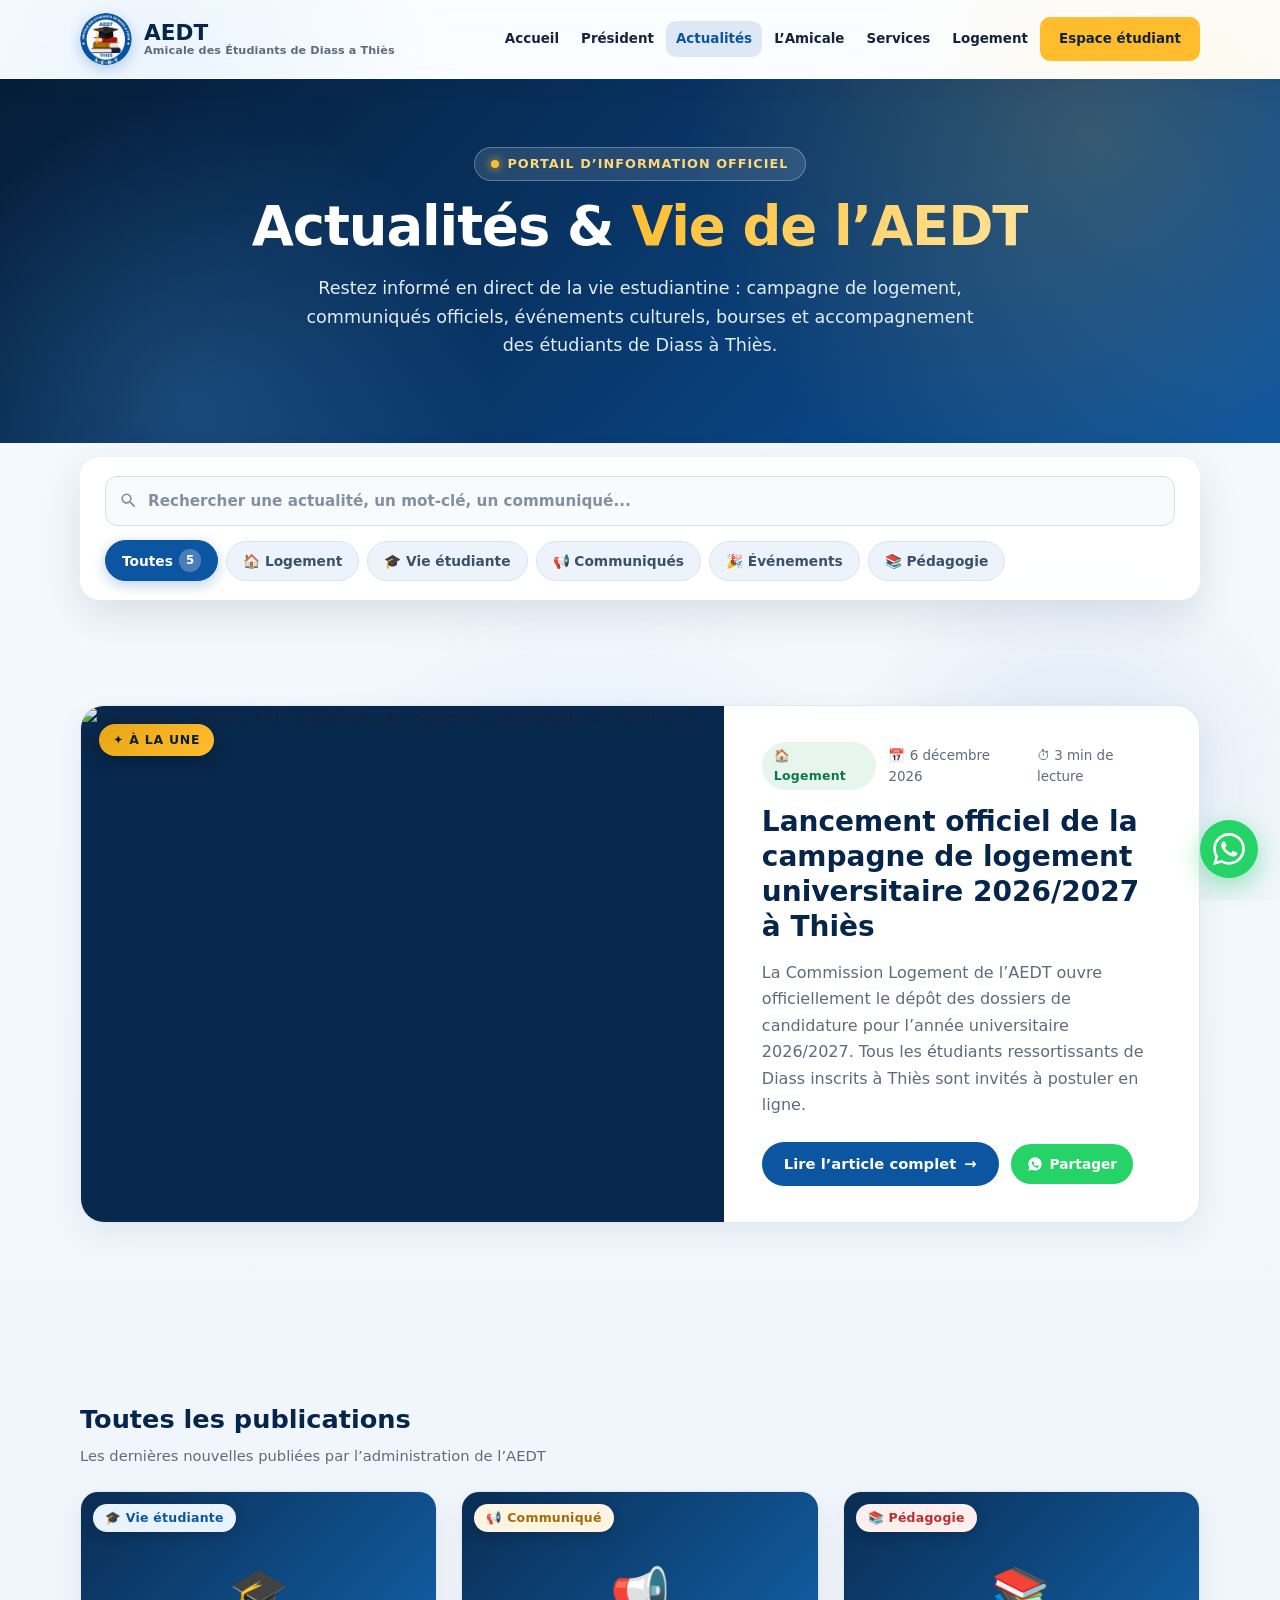
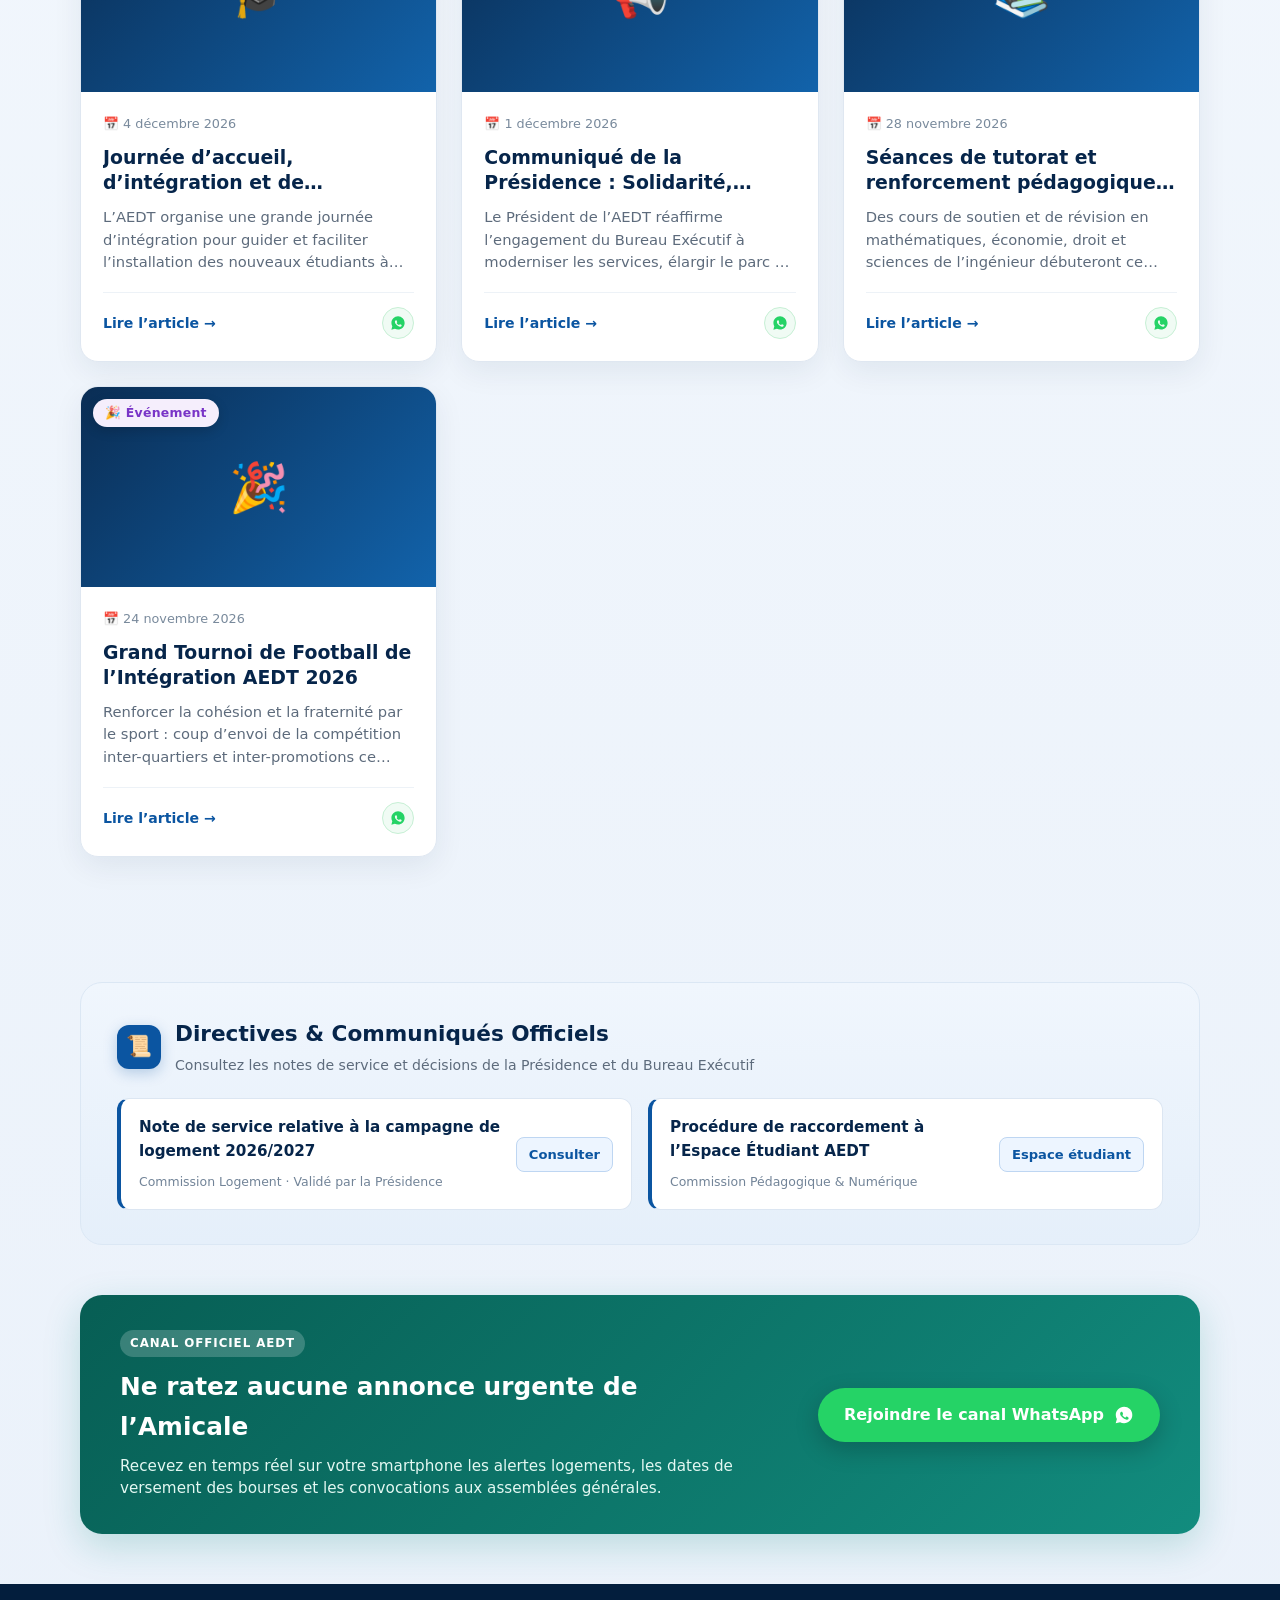
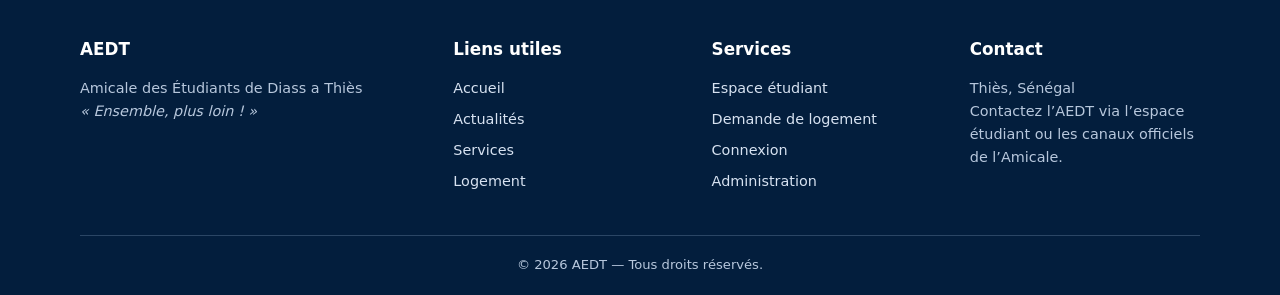
==== commit 02197c17: "Page d'accueil : deplacement de la section Mot du President avant la section Services" ====
--- a/actualites.html
+++ b/actualites.html
@@ -23,6 +23,7 @@
     </a>
     <nav class="nav-links" aria-label="Navigation principale">
       <a href="index.html">Accueil</a>
+      <a href="index.html#president">Président</a>
       <a href="actualites.html" aria-current="page">Actualités</a>
       <a href="index.html#amicale">L’Amicale</a>
       <a href="services.html">Services</a>
